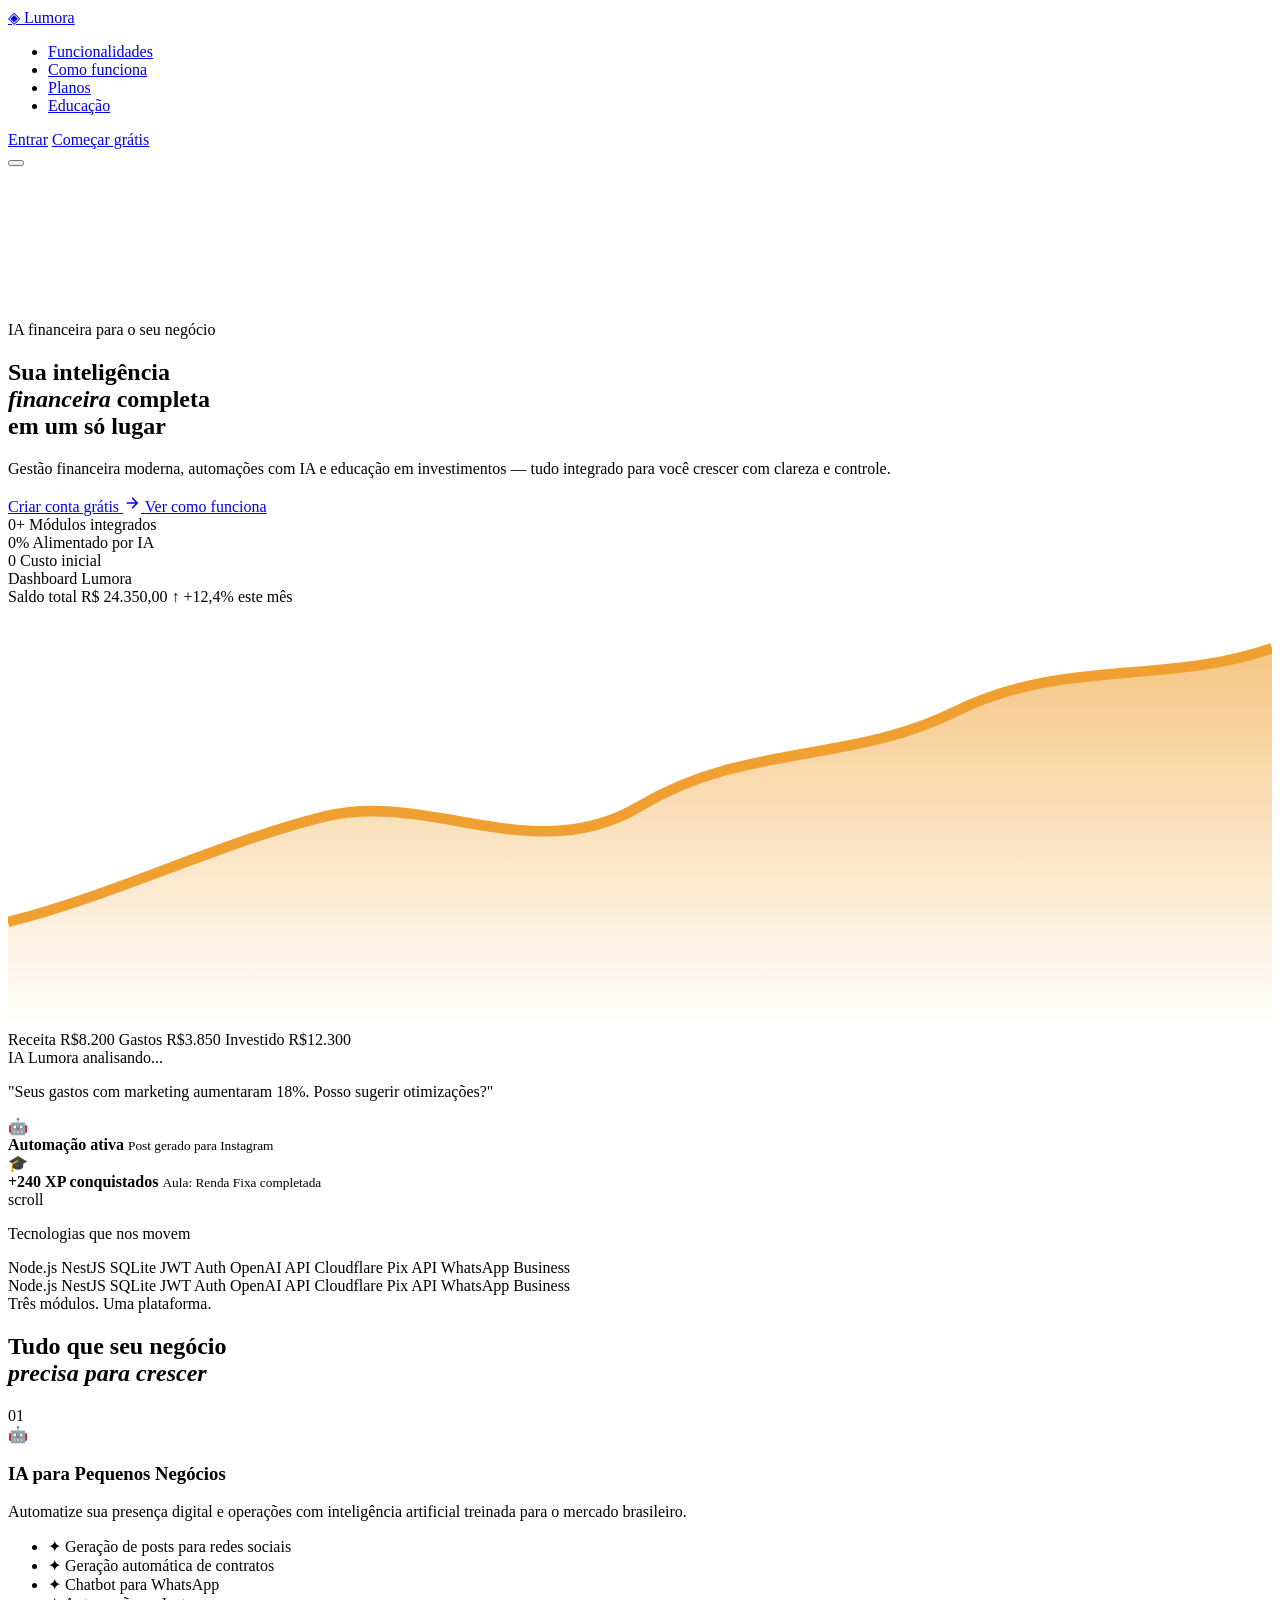
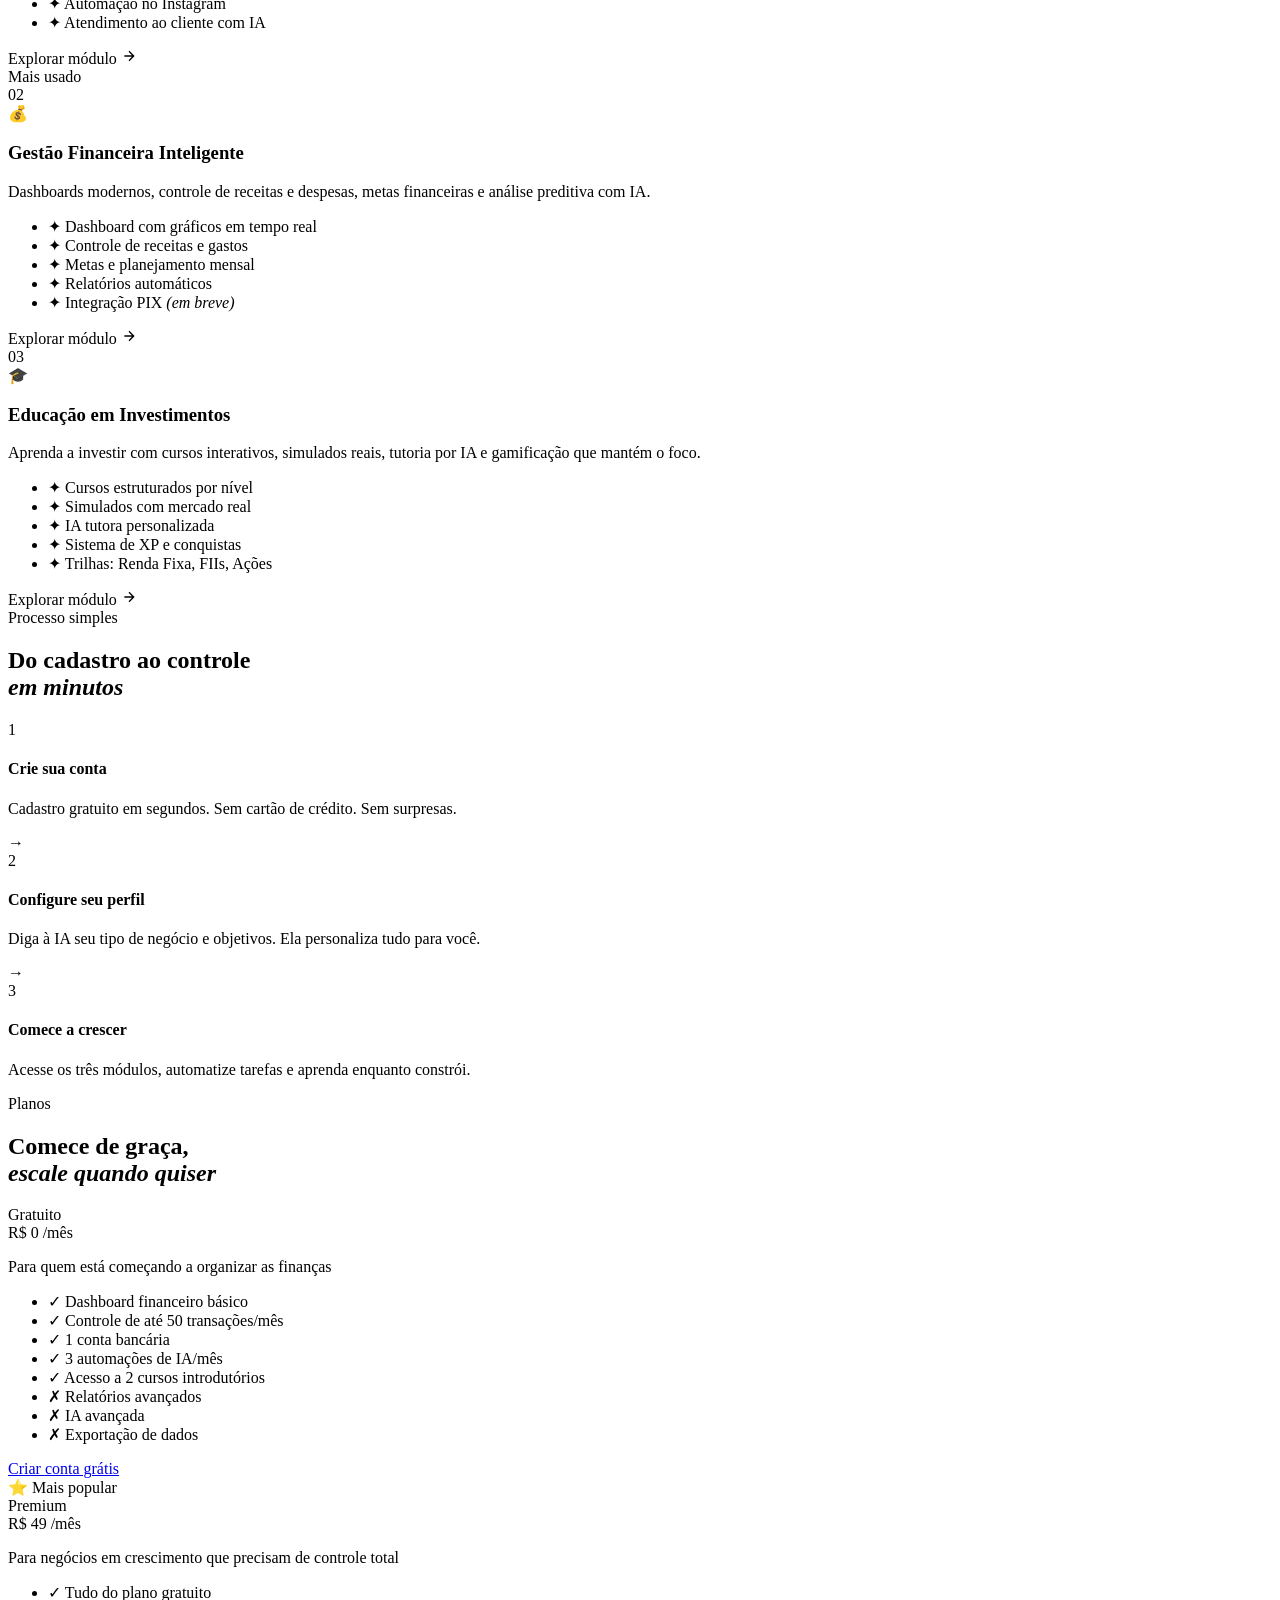
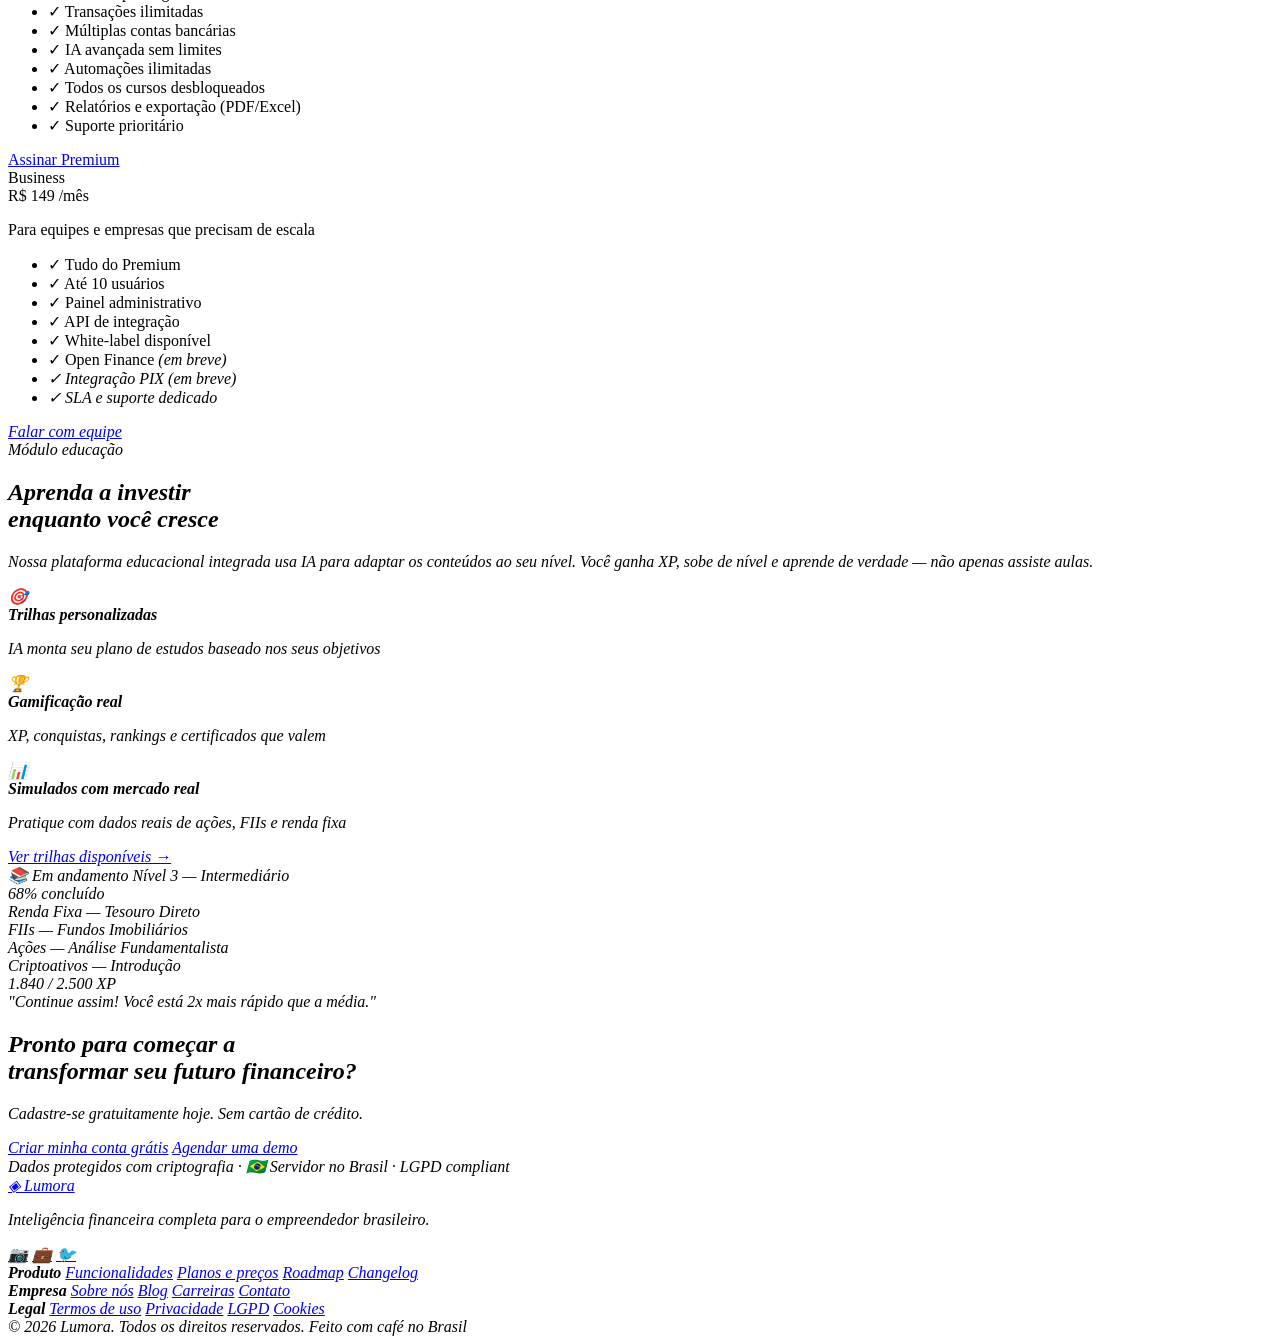
==== html/index.html @ 48b8c936 "| Versão inicial LUMORA APP | Versão 1.0.0 do aplicativo financeiro e educacional LUMORA.  © 2026 Ar" ====
<!DOCTYPE html>
<html lang="pt-BR">
<head>
  <meta charset="UTF-8" />
  <meta name="viewport" content="width=device-width, initial-scale=1.0" />
  <title>Lumora — Inteligência Financeira com IA</title>
  <meta name="description" content="Plataforma completa com IA para pequenos negócios: gestão financeira, automações e educação em investimentos." />
  <link rel="preconnect" href="https://fonts.googleapis.com" />
  <link rel="preconnect" href="https://fonts.gstatic.com" crossorigin />
  <link href="https://fonts.googleapis.com/css2?family=Cormorant+Garamond:ital,wght@0,300;0,400;0,600;0,700;1,300;1,400&family=Outfit:wght@300;400;500;600;700&display=swap" rel="stylesheet" />
  <link rel="stylesheet" href="./css/styles.css" />
</head>
<body>

  <!-- NAV -->
  <nav class="nav" id="nav">
    <div class="nav__inner">
      <a href="#" class="nav__logo">
        <span class="logo-mark">◈</span>
        <span class="logo-text">Lumora</span>
      </a>
      <ul class="nav__links">
        <li><a href="#features">Funcionalidades</a></li>
        <li><a href="#how">Como funciona</a></li>
        <li><a href="#pricing">Planos</a></li>
        <li><a href="#education">Educação</a></li>
      </ul>
      <div class="nav__actions">
        <a href="#" class="btn btn--ghost">Entrar</a>
        <a href="#" class="btn btn--gold">Começar grátis</a>
      </div>
      <button class="nav__hamburger" id="hamburger" aria-label="Menu">
        <span></span><span></span><span></span>
      </button>
    </div>
  </nav>

  <!-- HERO -->
  <section class="hero" id="hero">
    <div class="hero__bg">
      <canvas id="starfield"></canvas>
      <div class="hero__glow hero__glow--1"></div>
      <div class="hero__glow hero__glow--2"></div>
      <div class="grid-overlay"></div>
    </div>

    <div class="hero__content">
      <div class="hero__badge">
        <span class="badge-dot"></span>
        IA financeira para o seu negócio
      </div>

      <h1 class="hero__title">
        Sua inteligência<br />
        <em>financeira</em> completa<br />
        <span class="hero__title--accent">em um só lugar</span>
      </h1>

      <p class="hero__sub">
        Gestão financeira moderna, automações com IA e educação em investimentos —
        tudo integrado para você crescer com clareza e controle.
      </p>

      <div class="hero__cta">
        <a href="#" class="btn btn--gold btn--lg">
          <span>Criar conta grátis</span>
          <svg width="18" height="18" viewBox="0 0 24 24" fill="none" stroke="currentColor" stroke-width="2"><path d="M5 12h14M12 5l7 7-7 7"/></svg>
        </a>
        <a href="#how" class="btn btn--outline btn--lg">Ver como funciona</a>
      </div>

      <div class="hero__stats">
        <div class="stat">
          <span class="stat__number" data-target="3">0</span><span class="stat__suffix">+</span>
          <span class="stat__label">Módulos integrados</span>
        </div>
        <div class="stat__divider"></div>
        <div class="stat">
          <span class="stat__number" data-target="100">0</span><span class="stat__suffix">%</span>
          <span class="stat__label">Alimentado por IA</span>
        </div>
        <div class="stat__divider"></div>
        <div class="stat">
          <span class="stat__number" data-target="0">0</span><span class="stat__suffix"></span>
          <span class="stat__label">Custo inicial</span>
        </div>
      </div>
    </div>

    <!-- DASHBOARD MOCKUP -->
    <div class="hero__mockup">
      <div class="mockup-card mockup-card--main">
        <div class="mockup-header">
          <div class="mockup-dots">
            <span></span><span></span><span></span>
          </div>
          <span class="mockup-title">Dashboard Lumora</span>
        </div>
        <div class="mockup-body">
          <div class="mockup-balance">
            <span class="mockup-label">Saldo total</span>
            <span class="mockup-value">R$ <span id="balance-anim">24.350,00</span></span>
            <span class="mockup-change up">↑ +12,4% este mês</span>
          </div>
          <div class="mockup-chart">
            <svg viewBox="0 0 240 80" class="chart-svg">
              <defs>
                <linearGradient id="chartGrad" x1="0" y1="0" x2="0" y2="1">
                  <stop offset="0%" stop-color="#f0a030" stop-opacity="0.6"/>
                  <stop offset="100%" stop-color="#f0a030" stop-opacity="0"/>
                </linearGradient>
              </defs>
              <path class="chart-area" d="M0,60 C20,55 40,45 60,40 C80,35 100,50 120,38 C140,26 160,30 180,20 C200,10 220,15 240,8 L240,80 L0,80 Z" fill="url(#chartGrad)"/>
              <path class="chart-line" d="M0,60 C20,55 40,45 60,40 C80,35 100,50 120,38 C140,26 160,30 180,20 C200,10 220,15 240,8" fill="none" stroke="#f0a030" stroke-width="2"/>
            </svg>
          </div>
          <div class="mockup-pills">
            <span class="pill pill--green"> Receita R$8.200</span>
            <span class="pill pill--red"> Gastos R$3.850</span>
            <span class="pill pill--blue"> Investido R$12.300</span>
          </div>
          <div class="mockup-ai">
            <div class="ai-indicator">
              <span class="ai-dot"></span>
              <span>IA Lumora analisando...</span>
            </div>
            <p class="ai-tip">"Seus gastos com marketing aumentaram 18%. Posso sugerir otimizações?"</p>
          </div>
        </div>
      </div>

      <!-- Floating cards -->
      <div class="mockup-card mockup-card--float mockup-card--top">
        <span>🤖</span>
        <div>
          <strong>Automação ativa</strong>
          <small>Post gerado para Instagram</small>
        </div>
      </div>
      <div class="mockup-card mockup-card--float mockup-card--bottom">
        <span>🎓</span>
        <div>
          <strong>+240 XP conquistados</strong>
          <small>Aula: Renda Fixa completada</small>
        </div>
      </div>
    </div>

    <div class="hero__scroll-hint">
      <div class="scroll-line"></div>
      <span>scroll</span>
    </div>
  </section>

  <!-- LOGOS / SOCIAL PROOF -->
  <section class="logos">
    <div class="container">
      <p class="logos__label">Tecnologias que nos movem</p>
      <div class="logos__track">
        <div class="logos__group">
          <span class="tech-badge">Node.js</span>
          <span class="tech-badge">NestJS</span>
          <span class="tech-badge">SQLite</span>
          <span class="tech-badge">JWT Auth</span>
          <span class="tech-badge">OpenAI API</span>
          <span class="tech-badge">Cloudflare</span>
          <span class="tech-badge">Pix API</span>
          <span class="tech-badge">WhatsApp Business</span>
        </div>
        <div class="logos__group" aria-hidden="true">
          <span class="tech-badge">Node.js</span>
          <span class="tech-badge">NestJS</span>
          <span class="tech-badge">SQLite</span>
          <span class="tech-badge">JWT Auth</span>
          <span class="tech-badge">OpenAI API</span>
          <span class="tech-badge">Cloudflare</span>
          <span class="tech-badge">Pix API</span>
          <span class="tech-badge">WhatsApp Business</span>
        </div>
      </div>
    </div>
  </section>

  <!-- THREE PILLARS -->
  <section class="pillars" id="features">
    <div class="container">
      <div class="section-label">Três módulos. Uma plataforma.</div>
      <h2 class="section-title">Tudo que seu negócio<br /><em>precisa para crescer</em></h2>

      <div class="pillars__grid">

        <!-- Pillar 1: AI Tools -->
        <div class="pillar" data-index="1">
          <div class="pillar__number">01</div>
          <div class="pillar__icon">🤖</div>
          <h3 class="pillar__title">IA para Pequenos Negócios</h3>
          <p class="pillar__desc">
            Automatize sua presença digital e operações com inteligência artificial treinada para o mercado brasileiro.
          </p>
          <ul class="pillar__features">
            <li><span class="check">✦</span> Geração de posts para redes sociais</li>
            <li><span class="check">✦</span> Geração automática de contratos</li>
            <li><span class="check">✦</span> Chatbot para WhatsApp</li>
            <li><span class="check">✦</span> Automação no Instagram</li>
            <li><span class="check">✦</span> Atendimento ao cliente com IA</li>
          </ul>
          <div class="pillar__cta">
            <span>Explorar módulo</span>
            <svg width="16" height="16" viewBox="0 0 24 24" fill="none" stroke="currentColor" stroke-width="2"><path d="M5 12h14M12 5l7 7-7 7"/></svg>
          </div>
        </div>

        <!-- Pillar 2: Finance -->
        <div class="pillar pillar--featured" data-index="2">
          <div class="pillar__badge">Mais usado</div>
          <div class="pillar__number">02</div>
          <div class="pillar__icon">💰</div>
          <h3 class="pillar__title">Gestão Financeira Inteligente</h3>
          <p class="pillar__desc">
            Dashboards modernos, controle de receitas e despesas, metas financeiras e análise preditiva com IA.
          </p>
          <ul class="pillar__features">
            <li><span class="check">✦</span> Dashboard com gráficos em tempo real</li>
            <li><span class="check">✦</span> Controle de receitas e gastos</li>
            <li><span class="check">✦</span> Metas e planejamento mensal</li>
            <li><span class="check">✦</span> Relatórios automáticos</li>
            <li><span class="check">✦</span> Integração PIX <em>(em breve)</em></li>
          </ul>
          <div class="pillar__cta">
            <span>Explorar módulo</span>
            <svg width="16" height="16" viewBox="0 0 24 24" fill="none" stroke="currentColor" stroke-width="2"><path d="M5 12h14M12 5l7 7-7 7"/></svg>
          </div>
        </div>

        <!-- Pillar 3: Education -->
        <div class="pillar" data-index="3">
          <div class="pillar__number">03</div>
          <div class="pillar__icon">🎓</div>
          <h3 class="pillar__title">Educação em Investimentos</h3>
          <p class="pillar__desc">
            Aprenda a investir com cursos interativos, simulados reais, tutoria por IA e gamificação que mantém o foco.
          </p>
          <ul class="pillar__features">
            <li><span class="check">✦</span> Cursos estruturados por nível</li>
            <li><span class="check">✦</span> Simulados com mercado real</li>
            <li><span class="check">✦</span> IA tutora personalizada</li>
            <li><span class="check">✦</span> Sistema de XP e conquistas</li>
            <li><span class="check">✦</span> Trilhas: Renda Fixa, FIIs, Ações</li>
          </ul>
          <div class="pillar__cta">
            <span>Explorar módulo</span>
            <svg width="16" height="16" viewBox="0 0 24 24" fill="none" stroke="currentColor" stroke-width="2"><path d="M5 12h14M12 5l7 7-7 7"/></svg>
          </div>
        </div>

      </div>
    </div>
  </section>

  <!-- HOW IT WORKS -->
  <section class="how" id="how">
    <div class="container">
      <div class="section-label">Processo simples</div>
      <h2 class="section-title">Do cadastro ao controle<br /><em>em minutos</em></h2>

      <div class="steps">
        <div class="step">
          <div class="step__num">1</div>
          <div class="step__content">
            <h4>Crie sua conta</h4>
            <p>Cadastro gratuito em segundos. Sem cartão de crédito. Sem surpresas.</p>
          </div>
        </div>
        <div class="step__arrow">→</div>
        <div class="step">
          <div class="step__num">2</div>
          <div class="step__content">
            <h4>Configure seu perfil</h4>
            <p>Diga à IA seu tipo de negócio e objetivos. Ela personaliza tudo para você.</p>
          </div>
        </div>
        <div class="step__arrow">→</div>
        <div class="step">
          <div class="step__num">3</div>
          <div class="step__content">
            <h4>Comece a crescer</h4>
            <p>Acesse os três módulos, automatize tarefas e aprenda enquanto constrói.</p>
          </div>
        </div>
      </div>
    </div>
  </section>

  <!-- PRICING -->
  <section class="pricing" id="pricing">
    <div class="container">
      <div class="section-label">Planos</div>
      <h2 class="section-title">Comece de graça,<br /><em>escale quando quiser</em></h2>

      <div class="pricing__grid">

        <!-- Free -->
        <div class="plan">
          <div class="plan__header">
            <span class="plan__name">Gratuito</span>
            <div class="plan__price">
              <span class="plan__currency">R$</span>
              <span class="plan__amount">0</span>
              <span class="plan__period">/mês</span>
            </div>
            <p class="plan__desc">Para quem está começando a organizar as finanças</p>
          </div>
          <ul class="plan__features">
            <li><span>✓</span> Dashboard financeiro básico</li>
            <li><span>✓</span> Controle de até 50 transações/mês</li>
            <li><span>✓</span> 1 conta bancária</li>
            <li><span>✓</span> 3 automações de IA/mês</li>
            <li><span>✓</span> Acesso a 2 cursos introdutórios</li>
            <li class="disabled"><span>✗</span> Relatórios avançados</li>
            <li class="disabled"><span>✗</span> IA avançada</li>
            <li class="disabled"><span>✗</span> Exportação de dados</li>
          </ul>
          <a href="#" class="btn btn--outline btn--full">Criar conta grátis</a>
        </div>

        <!-- Premium -->
        <div class="plan plan--premium">
          <div class="plan__popular">⭐ Mais popular</div>
          <div class="plan__header">
            <span class="plan__name">Premium</span>
            <div class="plan__price">
              <span class="plan__currency">R$</span>
              <span class="plan__amount">49</span>
              <span class="plan__period">/mês</span>
            </div>
            <p class="plan__desc">Para negócios em crescimento que precisam de controle total</p>
          </div>
          <ul class="plan__features">
            <li><span>✓</span> Tudo do plano gratuito</li>
            <li><span>✓</span> Transações ilimitadas</li>
            <li><span>✓</span> Múltiplas contas bancárias</li>
            <li><span>✓</span> IA avançada sem limites</li>
            <li><span>✓</span> Automações ilimitadas</li>
            <li><span>✓</span> Todos os cursos desbloqueados</li>
            <li><span>✓</span> Relatórios e exportação (PDF/Excel)</li>
            <li><span>✓</span> Suporte prioritário</li>
          </ul>
          <a href="#" class="btn btn--gold btn--full">Assinar Premium</a>
        </div>

        <!-- Business -->
        <div class="plan">
          <div class="plan__header">
            <span class="plan__name">Business</span>
            <div class="plan__price">
              <span class="plan__currency">R$</span>
              <span class="plan__amount">149</span>
              <span class="plan__period">/mês</span>
            </div>
            <p class="plan__desc">Para equipes e empresas que precisam de escala</p>
          </div>
          <ul class="plan__features">
            <li><span>✓</span> Tudo do Premium</li>
            <li><span>✓</span> Até 10 usuários</li>
            <li><span>✓</span> Painel administrativo</li>
            <li><span>✓</span> API de integração</li>
            <li><span>✓</span> White-label disponível</li>
            <li><span>✓</span> Open Finance <em>(em breve)</span></li>
            <li><span>✓</span> Integração PIX <em>(em breve)</em></li>
            <li><span>✓</span> SLA e suporte dedicado</li>
          </ul>
          <a href="#" class="btn btn--outline btn--full">Falar com equipe</a>
        </div>

      </div>
    </div>
  </section>

  <!-- AI EDUCATION SPOTLIGHT -->
  <section class="education" id="education">
    <div class="container">
      <div class="education__grid">
        <div class="education__content">
          <div class="section-label">Módulo educação</div>
          <h2 class="section-title">Aprenda a investir<br /><em>enquanto você cresce</em></h2>
          <p class="education__desc">
            Nossa plataforma educacional integrada usa IA para adaptar os conteúdos ao seu nível.
            Você ganha XP, sobe de nível e aprende de verdade — não apenas assiste aulas.
          </p>
          <div class="education__perks">
            <div class="perk">
              <span class="perk__icon">🎯</span>
              <div>
                <strong>Trilhas personalizadas</strong>
                <p>IA monta seu plano de estudos baseado nos seus objetivos</p>
              </div>
            </div>
            <div class="perk">
              <span class="perk__icon">🏆</span>
              <div>
                <strong>Gamificação real</strong>
                <p>XP, conquistas, rankings e certificados que valem</p>
              </div>
            </div>
            <div class="perk">
              <span class="perk__icon">📊</span>
              <div>
                <strong>Simulados com mercado real</strong>
                <p>Pratique com dados reais de ações, FIIs e renda fixa</p>
              </div>
            </div>
          </div>
          <a href="#" class="btn btn--gold">Ver trilhas disponíveis →</a>
        </div>
        <div class="education__visual">
          <div class="edu-card">
            <div class="edu-card__header">
              <span class="edu-badge">📚 Em andamento</span>
              <span class="edu-level">Nível 3 — Intermediário</span>
            </div>
            <div class="edu-progress">
              <div class="edu-progress__bar">
                <div class="edu-progress__fill" style="width: 68%"></div>
              </div>
              <span>68% concluído</span>
            </div>
            <div class="edu-modules">
              <div class="edu-module edu-module--done">Renda Fixa — Tesouro Direto</div>
              <div class="edu-module edu-module--active">FIIs — Fundos Imobiliários</div>
              <div class="edu-module">Ações — Análise Fundamentalista</div>
              <div class="edu-module">Criptoativos — Introdução</div>
            </div>
            <div class="edu-xp">
              <div class="xp-bar">
                <div class="xp-bar__fill"></div>
              </div>
              <span>1.840 / 2.500 XP</span>
            </div>
            <div class="edu-ai">
              <span class="ai-dot"></span>
              <em>"Continue assim! Você está 2x mais rápido que a média."</em>
            </div>
          </div>
        </div>
      </div>
    </div>
  </section>

  <!-- FINAL CTA -->
  <section class="cta-final">
    <div class="container">
      <div class="cta-final__box">
        <div class="cta-final__glow"></div>
        <h2>Pronto para começar a<br /><em>transformar seu futuro financeiro?</em></h2>
        <p>Cadastre-se gratuitamente hoje. Sem cartão de crédito.</p>
        <div class="cta-final__btns">
          <a href="#" class="btn btn--gold btn--lg">Criar minha conta grátis</a>
          <a href="#" class="btn btn--ghost btn--lg">Agendar uma demo</a>
        </div>
        <div class="cta-final__trust">
          <span>Dados protegidos com criptografia</span>
          <span>·</span>
          <span>🇧🇷 Servidor no Brasil</span>
          <span>·</span>
          <span>LGPD compliant</span>
        </div>
      </div>
    </div>
  </section>

  <!-- FOOTER -->
  <footer class="footer">
    <div class="container">
      <div class="footer__grid">
        <div class="footer__brand">
          <a href="#" class="nav__logo">
            <span class="logo-mark">◈</span>
            <span class="logo-text">Lumora</span>
          </a>
          <p>Inteligência financeira completa para o empreendedor brasileiro.</p>
          <div class="footer__social">
            <a href="#" aria-label="Instagram">📷</a>
            <a href="#" aria-label="LinkedIn">💼</a>
            <a href="#" aria-label="Twitter">🐦</a>
          </div>
        </div>
        <div class="footer__col">
          <strong>Produto</strong>
          <a href="#">Funcionalidades</a>
          <a href="#">Planos e preços</a>
          <a href="#">Roadmap</a>
          <a href="#">Changelog</a>
        </div>
        <div class="footer__col">
          <strong>Empresa</strong>
          <a href="#">Sobre nós</a>
          <a href="#">Blog</a>
          <a href="#">Carreiras</a>
          <a href="#">Contato</a>
        </div>
        <div class="footer__col">
          <strong>Legal</strong>
          <a href="#">Termos de uso</a>
          <a href="#">Privacidade</a>
          <a href="#">LGPD</a>
          <a href="#">Cookies</a>
        </div>
      </div>
      <div class="footer__bottom">
        <span>© 2026 Lumora. Todos os direitos reservados.</span>
        <span>Feito com café no Brasil</span>
      </div>
    </div>
  </footer>

</body>
  <script src="./js/script.js"></script>
</html>
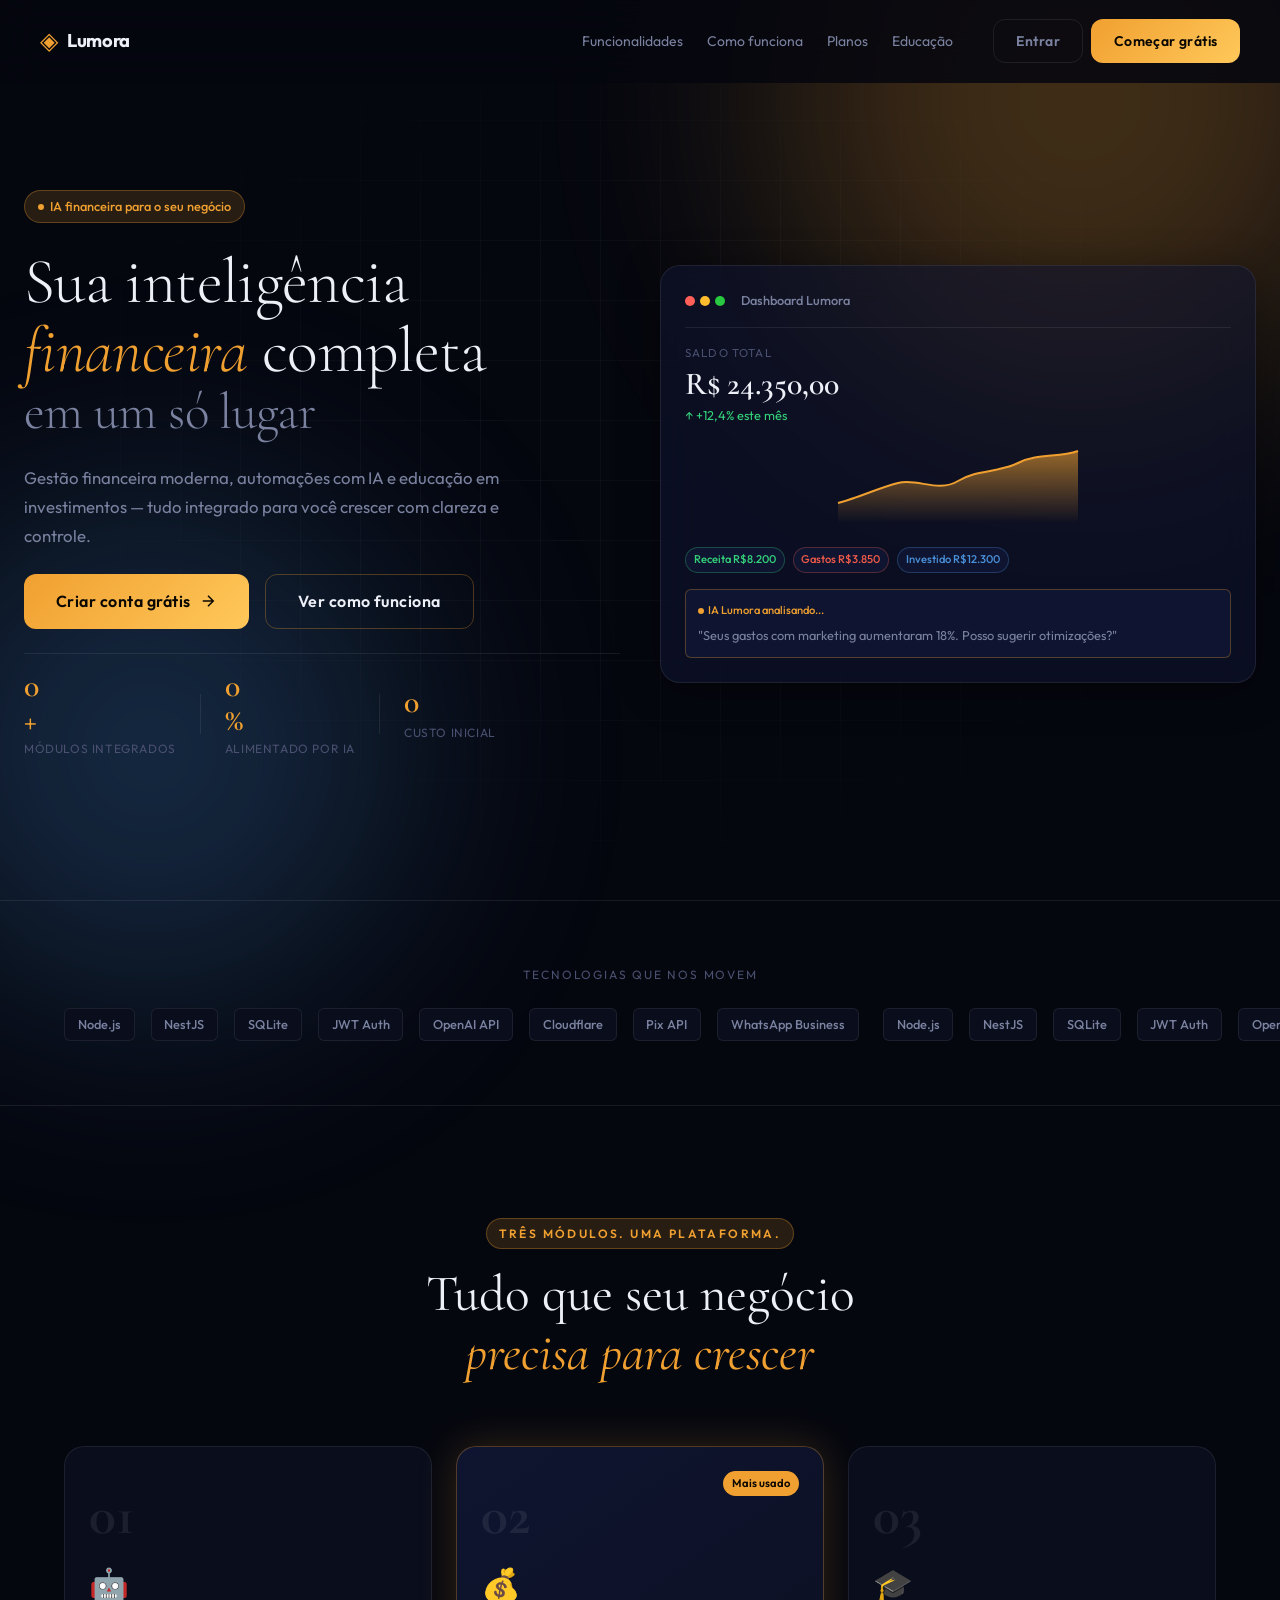
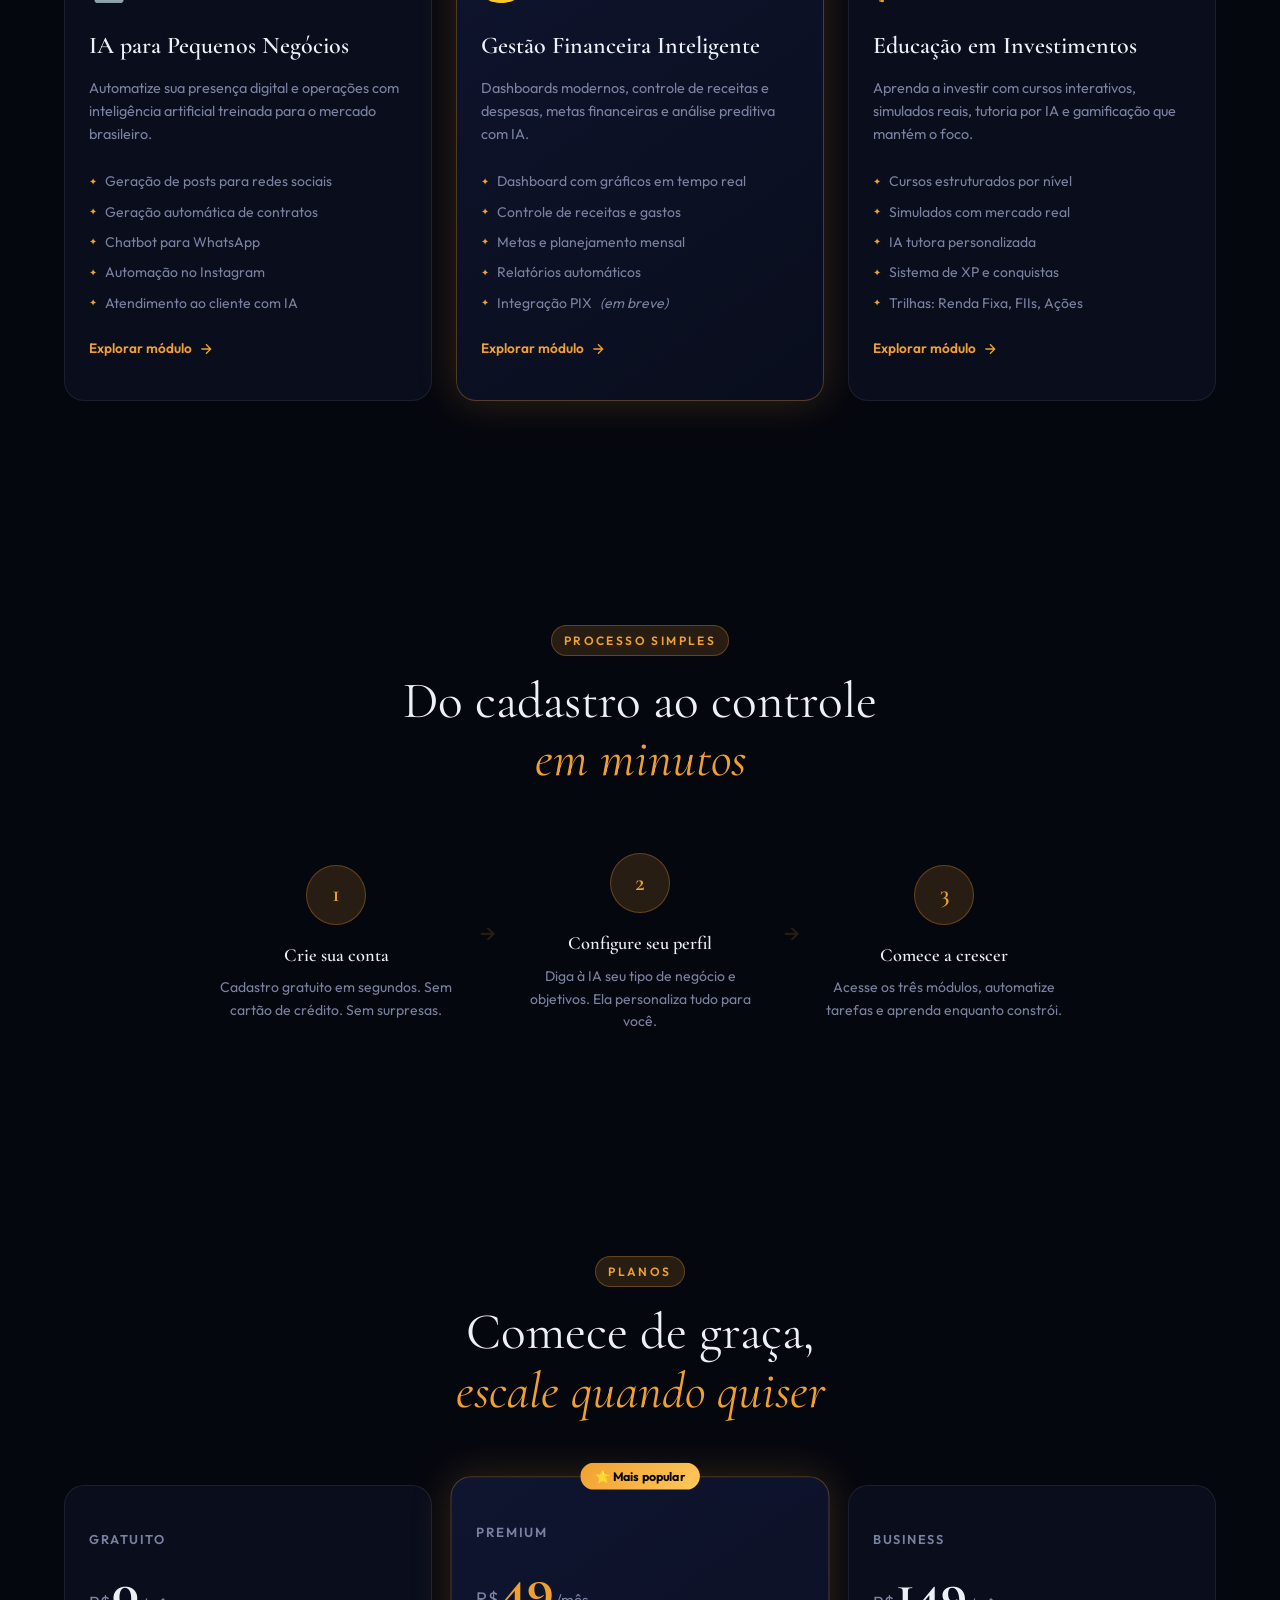
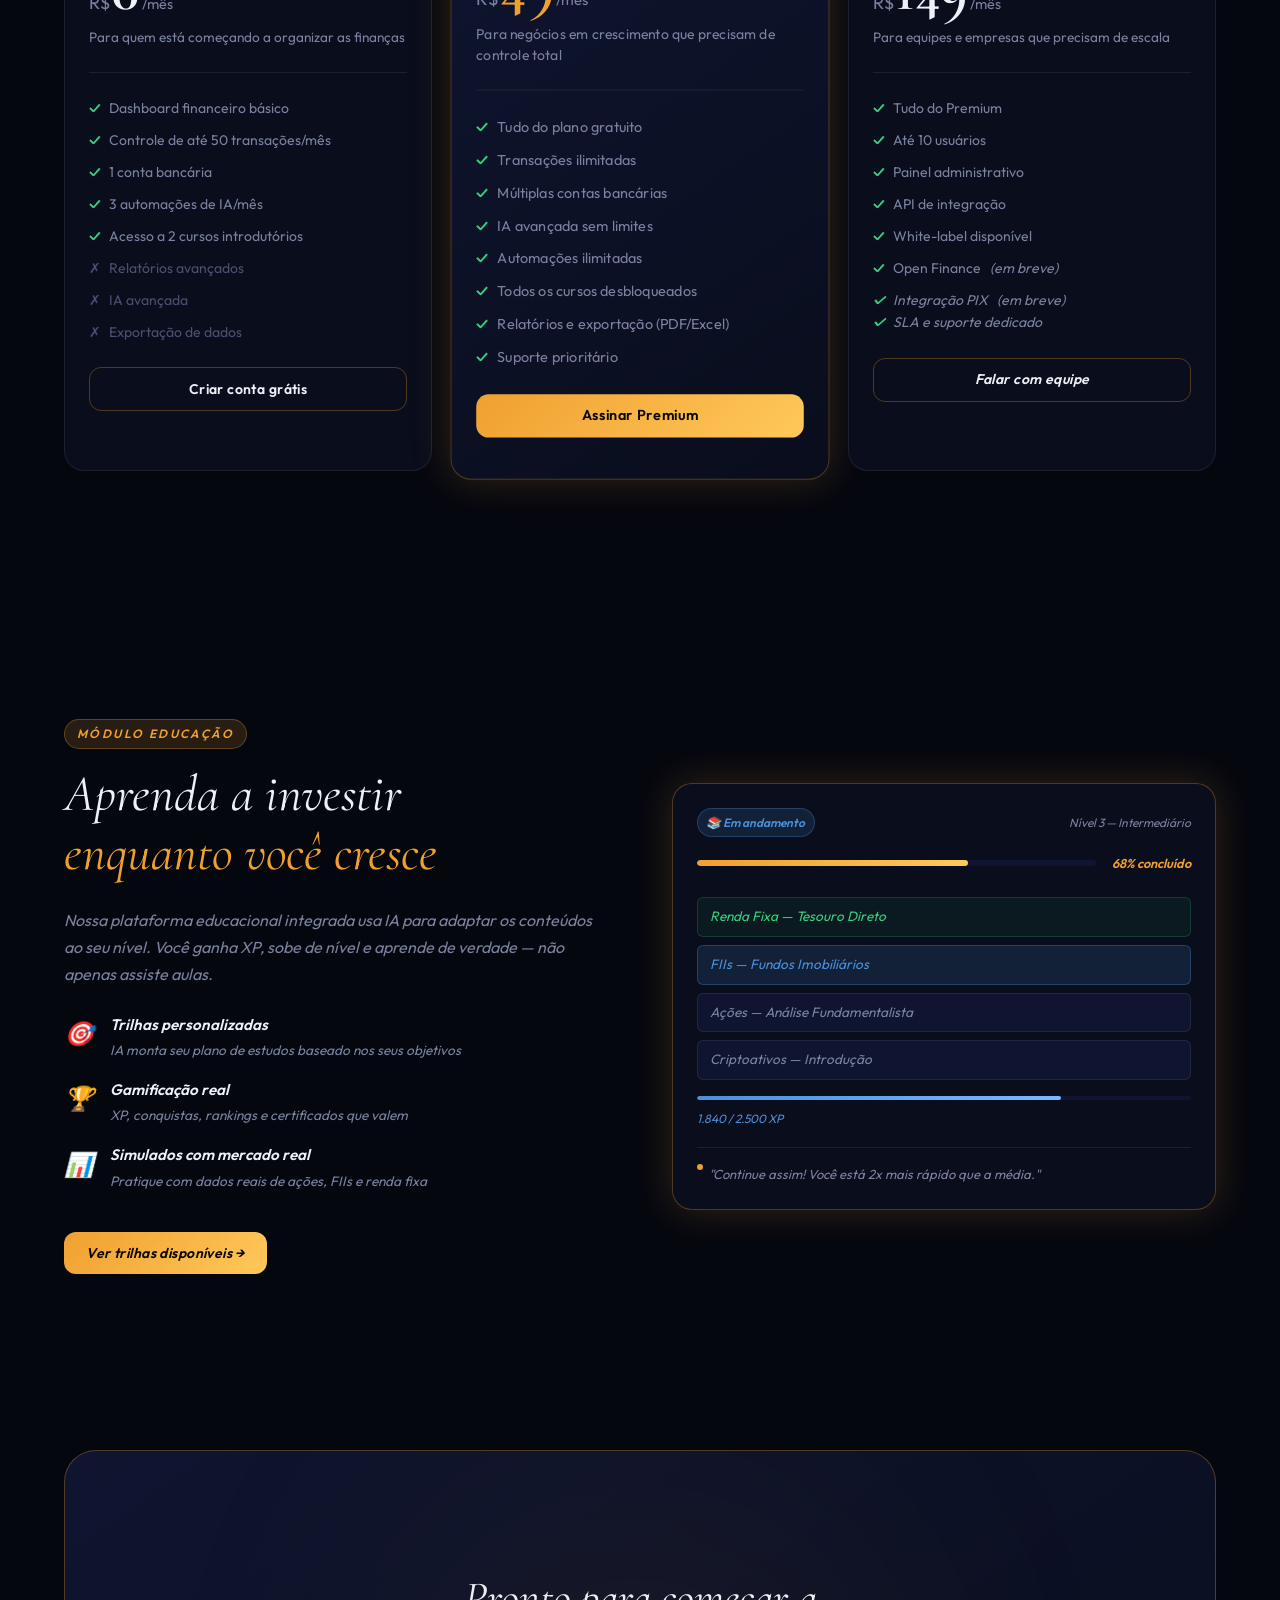
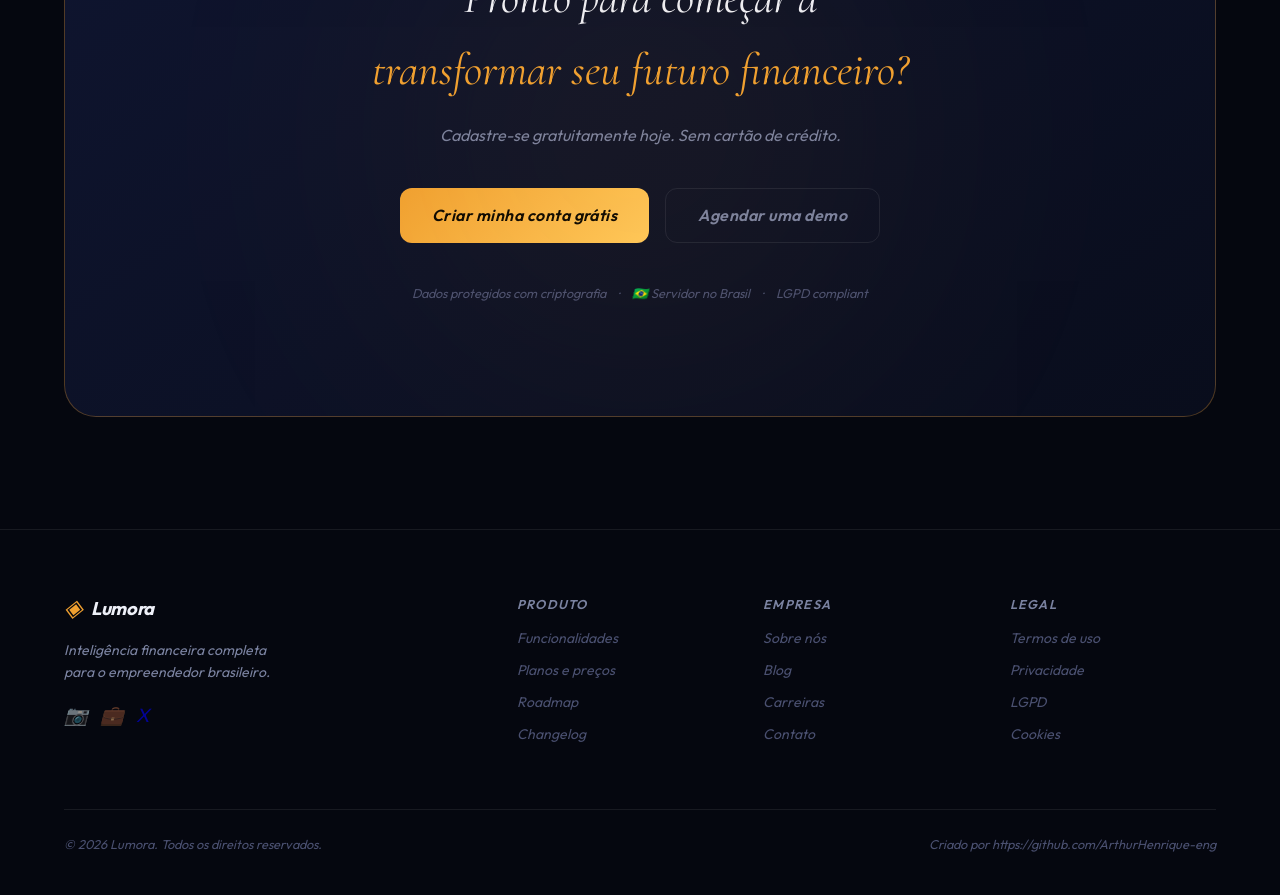
==== commit 8651c93e: "Atualização versão 1.0.0" ====
--- a/html/index.html
+++ b/html/index.html
@@ -8,7 +8,7 @@
   <link rel="preconnect" href="https://fonts.googleapis.com" />
   <link rel="preconnect" href="https://fonts.gstatic.com" crossorigin />
   <link href="https://fonts.googleapis.com/css2?family=Cormorant+Garamond:ital,wght@0,300;0,400;0,600;0,700;1,300;1,400&family=Outfit:wght@300;400;500;600;700&display=swap" rel="stylesheet" />
-  <link rel="stylesheet" href="./css/styles.css" />
+ <link rel="stylesheet" href="../css/styles.css">
 </head>
 <body>
 
@@ -128,27 +128,6 @@
           </div>
         </div>
       </div>
-
-      <!-- Floating cards -->
-      <div class="mockup-card mockup-card--float mockup-card--top">
-        <span>🤖</span>
-        <div>
-          <strong>Automação ativa</strong>
-          <small>Post gerado para Instagram</small>
-        </div>
-      </div>
-      <div class="mockup-card mockup-card--float mockup-card--bottom">
-        <span>🎓</span>
-        <div>
-          <strong>+240 XP conquistados</strong>
-          <small>Aula: Renda Fixa completada</small>
-        </div>
-      </div>
-    </div>
-
-    <div class="hero__scroll-hint">
-      <div class="scroll-line"></div>
-      <span>scroll</span>
     </div>
   </section>
 
@@ -481,7 +460,7 @@
           <div class="footer__social">
             <a href="#" aria-label="Instagram">📷</a>
             <a href="#" aria-label="LinkedIn">💼</a>
-            <a href="#" aria-label="Twitter">🐦</a>
+            <a href="#" aria-label="Twitter">X</a>
           </div>
         </div>
         <div class="footer__col">
@@ -508,7 +487,7 @@
       </div>
       <div class="footer__bottom">
         <span>© 2026 Lumora. Todos os direitos reservados.</span>
-        <span>Feito com café no Brasil</span>
+        <span>Criado por https://github.com/ArthurHenrique-eng</span>
       </div>
     </div>
   </footer>
--- a/css/styles.css
+++ b/css/styles.css
@@ -0,0 +1,1334 @@
+/* ============================================================
+   LUMORA — CSS Principal
+   Tema: Luxo Escuro / Editorial Financeiro
+   Cores: Obsidiana + Ouro + Azul Elétrico
+   ============================================================ */
+
+/* ─── RESET & TOKENS ─────────────────────────────────────── */
+*, *::before, *::after {
+  margin: 0;
+  padding: 0;
+  box-sizing: border-box;
+}
+
+:root {
+  /* Cores */
+  --bg-0: #05070f;
+  --bg-1: #090d1c;
+  --bg-2: #0f1530;
+  --bg-glass: rgba(15, 21, 48, 0.6);
+  --gold: #f0a030;
+  --gold-light: #ffc85a;
+  --gold-dim: rgba(240, 160, 48, 0.15);
+  --blue: #4a90d9;
+  --blue-dim: rgba(74, 144, 217, 0.15);
+  --text: #eef0f8;
+  --text-muted: #7a82a0;
+  --text-dim: #4a5070;
+  --border: rgba(255, 255, 255, 0.08);
+  --border-gold: rgba(240, 160, 48, 0.3);
+  --green: #34d17a;
+  --red: #f05a4a;
+
+  /* Tipografia */
+  --font-display: 'Cormorant Garamond', Georgia, serif;
+  --font-body: 'Outfit', system-ui, sans-serif;
+
+  /* Espaçamento */
+  --space-xs: 0.5rem;
+  --space-sm: 1rem;
+  --space-md: 1.5rem;
+  --space-lg: 2.5rem;
+  --space-xl: 4rem;
+  --space-2xl: 7rem;
+
+  /* Bordas */
+  --radius-sm: 6px;
+  --radius-md: 12px;
+  --radius-lg: 20px;
+  --radius-xl: 32px;
+
+  /* Sombras */
+  --shadow-gold: 0 0 40px rgba(240, 160, 48, 0.2);
+  --shadow-card: 0 8px 40px rgba(0, 0, 0, 0.4);
+}
+
+html {
+  scroll-behavior: smooth;
+  -webkit-font-smoothing: antialiased;
+}
+
+body {
+  background: var(--bg-0);
+  color: var(--text);
+  font-family: var(--font-body);
+  font-size: 1rem;
+  line-height: 1.6;
+  overflow-x: hidden;
+}
+
+/* ─── UTILITIES ───────────────────────────────────────────── */
+.container {
+  max-width: 1200px;
+  margin: 0 auto;
+  padding: 0 var(--space-md);
+}
+
+.section-label {
+  display: inline-block;
+  font-family: var(--font-body);
+  font-size: 0.75rem;
+  font-weight: 600;
+  letter-spacing: 0.2em;
+  text-transform: uppercase;
+  color: var(--gold);
+  border: 1px solid var(--border-gold);
+  background: var(--gold-dim);
+  padding: 0.4em 1em;
+  border-radius: 999px;
+  margin-bottom: var(--space-sm);
+}
+
+.section-title {
+  font-family: var(--font-display);
+  font-size: clamp(2rem, 4vw, 3.2rem);
+  font-weight: 400;
+  line-height: 1.15;
+  color: var(--text);
+  margin-bottom: var(--space-md);
+}
+
+.section-title em {
+  font-style: italic;
+  color: var(--gold);
+}
+
+/* ─── BUTTONS ─────────────────────────────────────────────── */
+.btn {
+  display: inline-flex;
+  align-items: center;
+  gap: 0.5em;
+  font-family: var(--font-body);
+  font-weight: 600;
+  font-size: 0.875rem;
+  letter-spacing: 0.03em;
+  padding: 0.7em 1.6em;
+  border-radius: var(--radius-md);
+  text-decoration: none;
+  cursor: pointer;
+  border: none;
+  transition: all 0.25s ease;
+}
+
+.btn--gold {
+  background: linear-gradient(135deg, var(--gold), var(--gold-light));
+  color: #0a0700;
+}
+
+.btn--gold:hover {
+  transform: translateY(-2px);
+  box-shadow: 0 6px 24px rgba(240, 160, 48, 0.5);
+}
+
+.btn--ghost {
+  background: transparent;
+  color: var(--text-muted);
+  border: 1px solid var(--border);
+}
+
+.btn--ghost:hover {
+  color: var(--text);
+  border-color: rgba(255,255,255,0.2);
+  background: rgba(255,255,255,0.04);
+}
+
+.btn--outline {
+  background: transparent;
+  color: var(--text);
+  border: 1px solid var(--border-gold);
+}
+
+.btn--outline:hover {
+  background: var(--gold-dim);
+  border-color: var(--gold);
+}
+
+.btn--lg {
+  font-size: 1rem;
+  padding: 0.85em 2em;
+}
+
+.btn--full {
+  width: 100%;
+  justify-content: center;
+  margin-top: var(--space-md);
+}
+
+/* ─── NAV ─────────────────────────────────────────────────── */
+.nav {
+  position: fixed;
+  top: 0;
+  left: 0;
+  right: 0;
+  z-index: 1000;
+  padding: 1.2rem var(--space-md);
+  background: rgba(5, 7, 15, 0.85);
+  backdrop-filter: blur(20px);
+  -webkit-backdrop-filter: blur(20px);
+  border-bottom: 1px solid transparent;
+  transition: border-color 0.3s, background 0.3s;
+}
+ 
+.nav.scrolled {
+  background: rgba(5, 7, 15, 0.96);
+  border-bottom-color: var(--border);
+}
+ 
+.nav__inner {
+  max-width: 1200px;
+  margin: 0 auto;
+  display: flex;
+  align-items: center;
+  gap: var(--space-md);
+}
+ 
+.nav__logo {
+  display: flex;
+  align-items: center;
+  gap: 0.5em;
+  text-decoration: none;
+  color: var(--text);
+  font-weight: 700;
+  font-size: 1.15rem;
+  letter-spacing: -0.02em;
+}
+ 
+.logo-mark {
+  color: var(--gold);
+  font-size: 1.3em;
+  line-height: 1;
+}
+ 
+.nav__links {
+  display: flex;
+  list-style: none;
+  gap: var(--space-md);
+  margin-left: auto;
+}
+ 
+.nav__links a {
+  color: var(--text-muted);
+  text-decoration: none;
+  font-size: 0.875rem;
+  transition: color 0.2s;
+}
+ 
+.nav__links a:hover {
+  color: var(--text);
+}
+ 
+.nav__actions {
+  display: flex;
+  gap: 0.5rem;
+  margin-left: var(--space-sm);
+}
+ 
+.nav__hamburger {
+  display: none;
+  flex-direction: column;
+  gap: 5px;
+  background: none;
+  border: none;
+  cursor: pointer;
+  padding: 4px;
+  margin-left: auto;
+}
+ 
+.nav__hamburger span {
+  width: 24px;
+  height: 2px;
+  background: var(--text);
+  border-radius: 2px;
+  transition: all 0.3s;
+}
+
+/* ─── HERO ────────────────────────────────────────────────── */
+.hero {
+  position: relative;
+  min-height: 100vh;
+  display: grid;
+  grid-template-columns: 1fr 1fr;
+  align-items: center;
+  gap: var(--space-lg);
+  padding: 8rem var(--space-md) 5rem;
+  max-width: 1300px;
+  margin: 0 auto;
+  overflow: hidden;
+}
+
+.hero__bg {
+  position: fixed;
+  inset: 0;
+  z-index: -1;
+  pointer-events: none;
+}
+
+#starfield {
+  position: absolute;
+  inset: 0;
+  width: 100%;
+  height: 100%;
+}
+
+.hero__glow {
+  position: absolute;
+  border-radius: 50%;
+  filter: blur(120px);
+  opacity: 0.25;
+}
+
+.hero__glow--1 {
+  width: 600px;
+  height: 600px;
+  background: var(--gold);
+  top: -200px;
+  right: -100px;
+}
+
+.hero__glow--2 {
+  width: 500px;
+  height: 500px;
+  background: var(--blue);
+  bottom: -100px;
+  left: -100px;
+}
+
+.grid-overlay {
+  position: absolute;
+  inset: 0;
+  background-image:
+    linear-gradient(rgba(255,255,255,0.03) 1px, transparent 1px),
+    linear-gradient(90deg, rgba(255,255,255,0.03) 1px, transparent 1px);
+  background-size: 60px 60px;
+  mask-image: radial-gradient(ellipse at center, black 30%, transparent 70%);
+}
+
+.hero__content {
+  display: flex;
+  flex-direction: column;
+  align-items: flex-start;
+  gap: var(--space-md);
+  animation: fadeUp 0.8s ease both;
+}
+
+@keyframes fadeUp {
+  from { opacity: 0; transform: translateY(30px); }
+  to   { opacity: 1; transform: translateY(0); }
+}
+
+.hero__badge {
+  display: flex;
+  align-items: center;
+  gap: 0.5em;
+  font-size: 0.8rem;
+  font-weight: 500;
+  color: var(--gold);
+  background: var(--gold-dim);
+  border: 1px solid var(--border-gold);
+  padding: 0.4em 1em;
+  border-radius: 999px;
+}
+
+.badge-dot {
+  width: 6px;
+  height: 6px;
+  background: var(--gold);
+  border-radius: 50%;
+  animation: pulse 2s infinite;
+}
+
+@keyframes pulse {
+  0%, 100% { opacity: 1; transform: scale(1); }
+  50%       { opacity: 0.5; transform: scale(1.5); }
+}
+
+.hero__title {
+  font-family: var(--font-display);
+  font-size: clamp(2.5rem, 5vw, 4.2rem);
+  font-weight: 300;
+  line-height: 1.08;
+  letter-spacing: -0.01em;
+}
+
+.hero__title em {
+  font-style: italic;
+  color: var(--gold);
+}
+
+.hero__title--accent {
+  display: block;
+  font-size: 0.8em;
+  color: var(--text-muted);
+  font-weight: 300;
+}
+
+.hero__sub {
+  max-width: 480px;
+  color: var(--text-muted);
+  font-size: 1.05rem;
+  line-height: 1.7;
+}
+
+.hero__cta {
+  display: flex;
+  gap: 1rem;
+  flex-wrap: wrap;
+}
+
+.hero__stats {
+  display: flex;
+  gap: var(--space-md);
+  align-items: center;
+  padding-top: var(--space-sm);
+  border-top: 1px solid var(--border);
+  width: 100%;
+}
+
+.stat {
+  display: flex;
+  flex-direction: column;
+  gap: 0.15em;
+}
+
+.stat__number {
+  font-family: var(--font-display);
+  font-size: 2rem;
+  font-weight: 600;
+  color: var(--gold);
+  line-height: 1;
+}
+
+.stat__suffix {
+  font-family: var(--font-display);
+  font-size: 2rem;
+  font-weight: 600;
+  color: var(--gold);
+  line-height: 1;
+}
+
+.stat__label {
+  font-size: 0.75rem;
+  color: var(--text-dim);
+  letter-spacing: 0.05em;
+  text-transform: uppercase;
+}
+
+.stat__divider {
+  width: 1px;
+  height: 40px;
+  background: var(--border);
+}
+
+/* ─── HERO MOCKUP ─────────────────────────────────────────── */
+.hero__mockup {
+  position: relative;
+  animation: fadeUp 0.8s 0.2s ease both;
+}
+
+.mockup-card {
+  background: var(--bg-glass);
+  backdrop-filter: blur(20px);
+  border: 1px solid var(--border);
+  border-radius: var(--radius-lg);
+  box-shadow: var(--shadow-card);
+}
+
+.mockup-card--main {
+  padding: var(--space-md);
+  position: relative;
+  z-index: 2;
+}
+
+.mockup-header {
+  display: flex;
+  align-items: center;
+  gap: var(--space-sm);
+  padding-bottom: var(--space-sm);
+  border-bottom: 1px solid var(--border);
+  margin-bottom: var(--space-sm);
+}
+
+.mockup-dots {
+  display: flex;
+  gap: 5px;
+}
+
+.mockup-dots span {
+  width: 10px;
+  height: 10px;
+  border-radius: 50%;
+  background: var(--border);
+}
+
+.mockup-dots span:nth-child(1) { background: #ff5f57; }
+.mockup-dots span:nth-child(2) { background: #febc2e; }
+.mockup-dots span:nth-child(3) { background: #28c840; }
+
+.mockup-title {
+  font-size: 0.8rem;
+  color: var(--text-muted);
+  font-weight: 500;
+}
+
+.mockup-balance {
+  margin-bottom: var(--space-sm);
+}
+
+.mockup-label {
+  display: block;
+  font-size: 0.72rem;
+  color: var(--text-dim);
+  text-transform: uppercase;
+  letter-spacing: 0.1em;
+  margin-bottom: 0.25rem;
+}
+
+.mockup-value {
+  display: block;
+  font-family: var(--font-display);
+  font-size: 2rem;
+  font-weight: 600;
+  color: var(--text);
+  line-height: 1.1;
+}
+
+.mockup-change {
+  font-size: 0.8rem;
+  margin-top: 0.2rem;
+}
+
+.mockup-change.up { color: var(--green); }
+.mockup-change.down { color: var(--red); }
+
+.mockup-chart {
+  margin: var(--space-sm) 0;
+}
+
+.chart-svg {
+  width: 100%;
+  height: 80px;
+}
+
+.chart-area { animation: chartDraw 2s ease both 0.5s; }
+.chart-line {
+  stroke-dasharray: 400;
+  stroke-dashoffset: 400;
+  animation: strokeDraw 1.5s ease both 0.5s;
+}
+
+@keyframes strokeDraw {
+  to { stroke-dashoffset: 0; }
+}
+
+.mockup-pills {
+  display: flex;
+  gap: 0.5rem;
+  flex-wrap: wrap;
+  margin-bottom: var(--space-sm);
+}
+
+.pill {
+  font-size: 0.7rem;
+  font-weight: 500;
+  padding: 0.3em 0.7em;
+  border-radius: 999px;
+  background: var(--bg-2);
+  border: 1px solid var(--border);
+}
+
+.pill--green { border-color: rgba(52, 209, 122, 0.3); color: var(--green); }
+.pill--red   { border-color: rgba(240, 90, 74, 0.3);  color: var(--red); }
+.pill--blue  { border-color: rgba(74, 144, 217, 0.3); color: var(--blue); }
+
+.mockup-ai {
+  background: var(--bg-2);
+  border: 1px solid var(--border-gold);
+  border-radius: var(--radius-sm);
+  padding: 0.75rem;
+}
+
+.ai-indicator {
+  display: flex;
+  align-items: center;
+  gap: 0.4em;
+  font-size: 0.7rem;
+  color: var(--gold);
+  font-weight: 500;
+  margin-bottom: 0.4rem;
+}
+
+.ai-dot {
+  width: 6px;
+  height: 6px;
+  background: var(--gold);
+  border-radius: 50%;
+  animation: pulse 1.5s infinite;
+}
+
+.ai-tip {
+  font-size: 0.8rem;
+  color: var(--text-muted);
+  line-height: 1.4;
+}
+
+/* Floating cards */
+.mockup-card--float {
+  position: absolute;
+  display: flex;
+  align-items: center;
+  gap: 0.6rem;
+  padding: 0.75rem 1rem;
+  font-size: 0.78rem;
+  z-index: 3;
+  min-width: 200px;
+}
+
+.mockup-card--float span:first-child {
+  font-size: 1.3em;
+}
+
+.mockup-card--float strong {
+  display: block;
+  font-weight: 600;
+  font-size: 0.82rem;
+}
+
+.mockup-card--float small {
+  color: var(--text-muted);
+  font-size: 0.72rem;
+}
+
+
+@keyframes floatUp {
+  0%, 100% { transform: translateY(0); }
+  50%       { transform: translateY(-8px); }
+}
+
+@keyframes scrollLine {
+  0%   { transform: scaleY(0); transform-origin: top; opacity: 0; }
+  50%  { transform: scaleY(1); transform-origin: top; opacity: 1; }
+  100% { transform: scaleY(0); transform-origin: bottom; opacity: 0; }
+}
+
+/* ─── LOGOS / TECH BADGES ─────────────────────────────────── */
+.logos {
+  padding: var(--space-xl) 0;
+  border-top: 1px solid var(--border);
+  border-bottom: 1px solid var(--border);
+  overflow: hidden;
+}
+
+.logos__label {
+  text-align: center;
+  font-size: 0.75rem;
+  letter-spacing: 0.15em;
+  text-transform: uppercase;
+  color: var(--text-dim);
+  margin-bottom: var(--space-md);
+}
+
+.logos__track {
+  display: flex;
+  gap: 1.5rem;
+  animation: scroll 25s linear infinite;
+  width: max-content;
+}
+
+@keyframes scroll {
+  from { transform: translateX(0); }
+  to   { transform: translateX(-50%); }
+}
+
+.logos__group {
+  display: flex;
+  gap: 1rem;
+}
+
+.tech-badge {
+  display: inline-block;
+  padding: 0.4em 1em;
+  border: 1px solid var(--border);
+  border-radius: var(--radius-sm);
+  font-size: 0.8rem;
+  font-weight: 500;
+  color: var(--text-muted);
+  background: var(--bg-1);
+  white-space: nowrap;
+  transition: border-color 0.2s;
+}
+
+.tech-badge:hover {
+  border-color: var(--border-gold);
+  color: var(--gold);
+}
+
+/* ─── PILLARS ─────────────────────────────────────────────── */
+.pillars {
+  padding: var(--space-2xl) 0;
+  text-align: center;
+}
+
+.pillars .section-label,
+.pillars .section-title {
+  text-align: center;
+}
+
+.pillars__grid {
+  display: grid;
+  grid-template-columns: repeat(3, 1fr);
+  gap: var(--space-md);
+  margin-top: var(--space-xl);
+}
+
+.pillar {
+  background: var(--bg-1);
+  border: 1px solid var(--border);
+  border-radius: var(--radius-lg);
+  padding: var(--space-lg) var(--space-md);
+  text-align: left;
+  position: relative;
+  transition: border-color 0.3s, transform 0.3s;
+  overflow: hidden;
+}
+
+.pillar::before {
+  content: '';
+  position: absolute;
+  inset: 0;
+  background: linear-gradient(135deg, var(--gold-dim) 0%, transparent 50%);
+  opacity: 0;
+  transition: opacity 0.3s;
+}
+
+.pillar:hover {
+  border-color: var(--border-gold);
+  transform: translateY(-4px);
+}
+
+.pillar:hover::before { opacity: 1; }
+
+.pillar--featured {
+  border-color: var(--border-gold);
+  background: linear-gradient(145deg, var(--bg-2), var(--bg-1));
+  box-shadow: var(--shadow-gold);
+}
+
+.pillar__badge {
+  position: absolute;
+  top: var(--space-md);
+  right: var(--space-md);
+  font-size: 0.7rem;
+  font-weight: 600;
+  padding: 0.3em 0.8em;
+  background: var(--gold);
+  color: #0a0700;
+  border-radius: 999px;
+}
+
+.pillar__number {
+  font-family: var(--font-display);
+  font-size: 3.5rem;
+  font-weight: 700;
+  color: var(--border);
+  line-height: 1;
+  margin-bottom: var(--space-sm);
+}
+
+.pillar__icon {
+  font-size: 2rem;
+  margin-bottom: var(--space-sm);
+}
+
+.pillar__title {
+  font-family: var(--font-display);
+  font-size: 1.5rem;
+  font-weight: 600;
+  margin-bottom: 0.75rem;
+  color: var(--text);
+}
+
+.pillar__desc {
+  font-size: 0.9rem;
+  color: var(--text-muted);
+  line-height: 1.6;
+  margin-bottom: var(--space-md);
+}
+
+.pillar__features {
+  list-style: none;
+  display: flex;
+  flex-direction: column;
+  gap: 0.5rem;
+  margin-bottom: var(--space-md);
+}
+
+.pillar__features li {
+  display: flex;
+  align-items: flex-start;
+  gap: 0.5rem;
+  font-size: 0.875rem;
+  color: var(--text-muted);
+}
+
+.check {
+  color: var(--gold);
+  font-size: 0.7em;
+  margin-top: 0.35em;
+  flex-shrink: 0;
+}
+
+.pillar__cta {
+  display: flex;
+  align-items: center;
+  gap: 0.4rem;
+  font-size: 0.85rem;
+  font-weight: 600;
+  color: var(--gold);
+  cursor: pointer;
+  transition: gap 0.2s;
+}
+
+.pillar__cta:hover { gap: 0.7rem; }
+
+/* ─── HOW IT WORKS ────────────────────────────────────────── */
+.how {
+  padding: var(--space-2xl) 0;
+  text-align: center;
+}
+
+.steps {
+  display: flex;
+  align-items: center;
+  justify-content: center;
+  gap: var(--space-md);
+  margin-top: var(--space-xl);
+  flex-wrap: wrap;
+}
+
+.step {
+  display: flex;
+  flex-direction: column;
+  align-items: center;
+  gap: var(--space-sm);
+  max-width: 240px;
+}
+
+.step__num {
+  width: 60px;
+  height: 60px;
+  border-radius: 50%;
+  border: 1px solid var(--border-gold);
+  background: var(--gold-dim);
+  display: flex;
+  align-items: center;
+  justify-content: center;
+  font-family: var(--font-display);
+  font-size: 1.5rem;
+  font-weight: 600;
+  color: var(--gold);
+}
+
+.step__content h4 {
+  font-family: var(--font-display);
+  font-size: 1.15rem;
+  font-weight: 600;
+  margin-bottom: 0.4rem;
+}
+
+.step__content p {
+  font-size: 0.875rem;
+  color: var(--text-muted);
+  text-align: center;
+  line-height: 1.6;
+}
+
+.step__arrow {
+  font-size: 1.5rem;
+  color: var(--gold-dim);
+  margin-top: -20px;
+}
+
+/* ─── PRICING ─────────────────────────────────────────────── */
+.pricing {
+  padding: var(--space-2xl) 0;
+  text-align: center;
+}
+
+.pricing__grid {
+  display: grid;
+  grid-template-columns: repeat(3, 1fr);
+  gap: var(--space-md);
+  margin-top: var(--space-xl);
+}
+
+.plan {
+  background: var(--bg-1);
+  border: 1px solid var(--border);
+  border-radius: var(--radius-lg);
+  padding: var(--space-lg) var(--space-md);
+  text-align: left;
+  position: relative;
+  transition: border-color 0.3s;
+}
+
+.plan--premium {
+  border-color: var(--border-gold);
+  background: linear-gradient(145deg, var(--bg-2), var(--bg-1));
+  box-shadow: var(--shadow-gold);
+  transform: scale(1.03);
+}
+
+.plan__popular {
+  position: absolute;
+  top: -14px;
+  left: 50%;
+  transform: translateX(-50%);
+  font-size: 0.75rem;
+  font-weight: 700;
+  padding: 0.3em 1.2em;
+  background: linear-gradient(135deg, var(--gold), var(--gold-light));
+  color: #0a0700;
+  border-radius: 999px;
+  white-space: nowrap;
+}
+
+.plan__name {
+  font-size: 0.8rem;
+  font-weight: 600;
+  letter-spacing: 0.12em;
+  text-transform: uppercase;
+  color: var(--text-muted);
+}
+
+.plan__price {
+  display: flex;
+  align-items: baseline;
+  gap: 0.15em;
+  margin: 0.75rem 0 0.5rem;
+}
+
+.plan__currency {
+  font-size: 1.1rem;
+  color: var(--text-muted);
+}
+
+.plan__amount {
+  font-family: var(--font-display);
+  font-size: 3.5rem;
+  font-weight: 700;
+  line-height: 1;
+  color: var(--text);
+}
+
+.plan--premium .plan__amount { color: var(--gold); }
+
+.plan__period {
+  font-size: 0.9rem;
+  color: var(--text-muted);
+}
+
+.plan__desc {
+  font-size: 0.85rem;
+  color: var(--text-muted);
+  line-height: 1.5;
+  padding-bottom: var(--space-md);
+  border-bottom: 1px solid var(--border);
+  margin-bottom: var(--space-md);
+}
+
+.plan__features {
+  list-style: none;
+  display: flex;
+  flex-direction: column;
+  gap: 0.6rem;
+}
+
+.plan__features li {
+  display: flex;
+  gap: 0.6em;
+  font-size: 0.875rem;
+  color: var(--text-muted);
+}
+
+.plan__features li span {
+  color: var(--green);
+  font-weight: 700;
+  flex-shrink: 0;
+}
+
+.plan__features li.disabled span { color: var(--text-dim); }
+.plan__features li.disabled { color: var(--text-dim); }
+
+/* ─── EDUCATION ───────────────────────────────────────────── */
+.education {
+  padding: var(--space-2xl) 0;
+}
+
+.education__grid {
+  display: grid;
+  grid-template-columns: 1fr 1fr;
+  gap: var(--space-xl);
+  align-items: center;
+}
+
+.education__desc {
+  font-size: 1rem;
+  color: var(--text-muted);
+  line-height: 1.7;
+  margin-bottom: var(--space-md);
+}
+
+.education__perks {
+  display: flex;
+  flex-direction: column;
+  gap: var(--space-sm);
+  margin-bottom: var(--space-lg);
+}
+
+.perk {
+  display: flex;
+  gap: var(--space-sm);
+  align-items: flex-start;
+}
+
+.perk__icon {
+  font-size: 1.5rem;
+  flex-shrink: 0;
+  margin-top: 0.1rem;
+}
+
+.perk strong {
+  display: block;
+  font-weight: 600;
+  margin-bottom: 0.2rem;
+  font-size: 0.95rem;
+}
+
+.perk p {
+  font-size: 0.85rem;
+  color: var(--text-muted);
+}
+
+/* Edu card */
+.edu-card {
+  background: var(--bg-1);
+  border: 1px solid var(--border-gold);
+  border-radius: var(--radius-lg);
+  padding: var(--space-md);
+  box-shadow: var(--shadow-gold);
+}
+
+.edu-card__header {
+  display: flex;
+  justify-content: space-between;
+  align-items: center;
+  margin-bottom: var(--space-sm);
+}
+
+.edu-badge {
+  font-size: 0.75rem;
+  font-weight: 600;
+  padding: 0.3em 0.7em;
+  background: var(--blue-dim);
+  color: var(--blue);
+  border-radius: 999px;
+  border: 1px solid rgba(74,144,217,0.3);
+}
+
+.edu-level {
+  font-size: 0.75rem;
+  color: var(--text-muted);
+}
+
+.edu-progress {
+  margin-bottom: var(--space-md);
+  display: flex;
+  align-items: center;
+  gap: var(--space-sm);
+}
+
+.edu-progress__bar {
+  flex: 1;
+  height: 6px;
+  background: var(--bg-2);
+  border-radius: 3px;
+  overflow: hidden;
+}
+
+.edu-progress__fill {
+  height: 100%;
+  background: linear-gradient(90deg, var(--gold), var(--gold-light));
+  border-radius: 3px;
+  animation: fillBar 1.5s ease both 0.5s;
+  transform-origin: left;
+}
+
+@keyframes fillBar {
+  from { width: 0 !important; }
+}
+
+.edu-progress span {
+  font-size: 0.8rem;
+  color: var(--gold);
+  font-weight: 600;
+  white-space: nowrap;
+}
+
+.edu-modules {
+  display: flex;
+  flex-direction: column;
+  gap: 0.5rem;
+  margin-bottom: var(--space-sm);
+}
+
+.edu-module {
+  font-size: 0.85rem;
+  color: var(--text-muted);
+  padding: 0.5rem 0.75rem;
+  border-radius: var(--radius-sm);
+  background: var(--bg-2);
+  border: 1px solid var(--border);
+}
+
+.edu-module--done { color: var(--green); background: rgba(52,209,122,0.06); border-color: rgba(52,209,122,0.2); }
+.edu-module--active { color: var(--blue); background: var(--blue-dim); border-color: rgba(74,144,217,0.3); }
+
+.xp-bar {
+  height: 4px;
+  background: var(--bg-2);
+  border-radius: 2px;
+  overflow: hidden;
+  margin-bottom: 0.3rem;
+}
+
+.xp-bar__fill {
+  height: 100%;
+  width: 73.6%;
+  background: linear-gradient(90deg, var(--blue), #7ab8ff);
+  border-radius: 2px;
+  animation: fillBar 1.8s ease both 0.8s;
+}
+
+.edu-xp span {
+  font-size: 0.75rem;
+  color: var(--blue);
+}
+
+.edu-ai {
+  display: flex;
+  align-items: flex-start;
+  gap: 0.4rem;
+  font-size: 0.82rem;
+  color: var(--text-muted);
+  padding-top: var(--space-sm);
+  border-top: 1px solid var(--border);
+  margin-top: var(--space-sm);
+}
+
+.edu-ai em {
+  font-style: italic;
+}
+
+/* ─── CTA FINAL ───────────────────────────────────────────── */
+.cta-final {
+  padding: var(--space-xl) 0 var(--space-2xl);
+}
+
+.cta-final__box {
+  position: relative;
+  background: linear-gradient(145deg, var(--bg-2), var(--bg-1));
+  border: 1px solid var(--border-gold);
+  border-radius: var(--radius-xl);
+  padding: var(--space-2xl) var(--space-lg);
+  text-align: center;
+  overflow: hidden;
+}
+
+.cta-final__glow {
+  position: absolute;
+  width: 400px;
+  height: 400px;
+  background: var(--gold);
+  border-radius: 50%;
+  filter: blur(150px);
+  opacity: 0.1;
+  top: 50%;
+  left: 50%;
+  transform: translate(-50%, -50%);
+  pointer-events: none;
+}
+
+.cta-final__box h2 {
+  font-family: var(--font-display);
+  font-size: clamp(1.8rem, 3.5vw, 3rem);
+  font-weight: 400;
+  margin-bottom: var(--space-sm);
+}
+
+.cta-final__box h2 em {
+  font-style: italic;
+  color: var(--gold);
+}
+
+.cta-final__box p {
+  color: var(--text-muted);
+  margin-bottom: var(--space-lg);
+}
+
+.cta-final__btns {
+  display: flex;
+  gap: 1rem;
+  justify-content: center;
+  flex-wrap: wrap;
+  margin-bottom: var(--space-lg);
+}
+
+.cta-final__trust {
+  display: flex;
+  gap: 0.75rem;
+  justify-content: center;
+  align-items: center;
+  font-size: 0.8rem;
+  color: var(--text-dim);
+  flex-wrap: wrap;
+}
+
+/* ─── FOOTER ──────────────────────────────────────────────── */
+.footer {
+  padding: var(--space-xl) 0 var(--space-lg);
+  border-top: 1px solid var(--border);
+}
+
+.footer__grid {
+  display: grid;
+  grid-template-columns: 2fr 1fr 1fr 1fr;
+  gap: var(--space-lg);
+  margin-bottom: var(--space-xl);
+}
+
+.footer__brand p {
+  font-size: 0.875rem;
+  color: var(--text-muted);
+  margin: var(--space-sm) 0;
+  max-width: 220px;
+  line-height: 1.6;
+}
+
+.footer__social {
+  display: flex;
+  gap: 0.75rem;
+  font-size: 1.2rem;
+}
+
+.footer__social a {
+  text-decoration: none;
+  opacity: 0.6;
+  transition: opacity 0.2s;
+}
+
+.footer__social a:hover { opacity: 1; }
+
+.footer__col {
+  display: flex;
+  flex-direction: column;
+  gap: 0.6rem;
+}
+
+.footer__col strong {
+  font-size: 0.8rem;
+  font-weight: 600;
+  letter-spacing: 0.1em;
+  text-transform: uppercase;
+  color: var(--text-muted);
+  margin-bottom: 0.2rem;
+}
+
+.footer__col a {
+  color: var(--text-dim);
+  text-decoration: none;
+  font-size: 0.875rem;
+  transition: color 0.2s;
+}
+
+.footer__col a:hover { color: var(--text); }
+
+.footer__bottom {
+  display: flex;
+  justify-content: space-between;
+  align-items: center;
+  padding-top: var(--space-md);
+  border-top: 1px solid var(--border);
+  font-size: 0.8rem;
+  color: var(--text-dim);
+}
+
+/* ─── RESPONSIVE ──────────────────────────────────────────── */
+@media (max-width: 1024px) {
+  .hero {
+    grid-template-columns: 1fr;
+    text-align: center;
+    padding: 7rem var(--space-md) 4rem;
+  }
+
+  .hero__content { align-items: center; }
+  .hero__sub { text-align: center; }
+  .hero__cta { justify-content: center; }
+  .hero__stats { justify-content: center; }
+  .hero__mockup { display: none; }
+  .hero__scroll-hint { position: static; margin: var(--space-lg) auto 0; }
+
+  .pillars__grid,
+  .pricing__grid {
+    grid-template-columns: 1fr;
+  }
+
+  .plan--premium { transform: none; }
+
+  .education__grid { grid-template-columns: 1fr; }
+
+  .footer__grid {
+    grid-template-columns: 1fr 1fr;
+    gap: var(--space-md);
+  }
+}
+
+@media (max-width: 768px) {
+  .nav__links,
+  .nav__actions { display: none; }
+
+  .nav__hamburger { display: flex; }
+
+  .steps { flex-direction: column; }
+  .step__arrow { transform: rotate(90deg); }
+
+  .footer__grid { grid-template-columns: 1fr; }
+  .footer__bottom { flex-direction: column; gap: 0.5rem; text-align: center; }
+
+  .cta-final__box { padding: var(--space-lg) var(--space-md); }
+}
+
+/* ─── SCROLL REVEAL ───────────────────────────────────────── */
+.reveal {
+  opacity: 0;
+  transform: translateY(30px);
+  transition: opacity 0.7s ease, transform 0.7s ease;
+}
+
+.reveal.visible {
+  opacity: 1;
+  transform: translateY(0);
+}
+
+.reveal-delay-1 { transition-delay: 0.1s; }
+.reveal-delay-2 { transition-delay: 0.2s; }
+.reveal-delay-3 { transition-delay: 0.3s; }
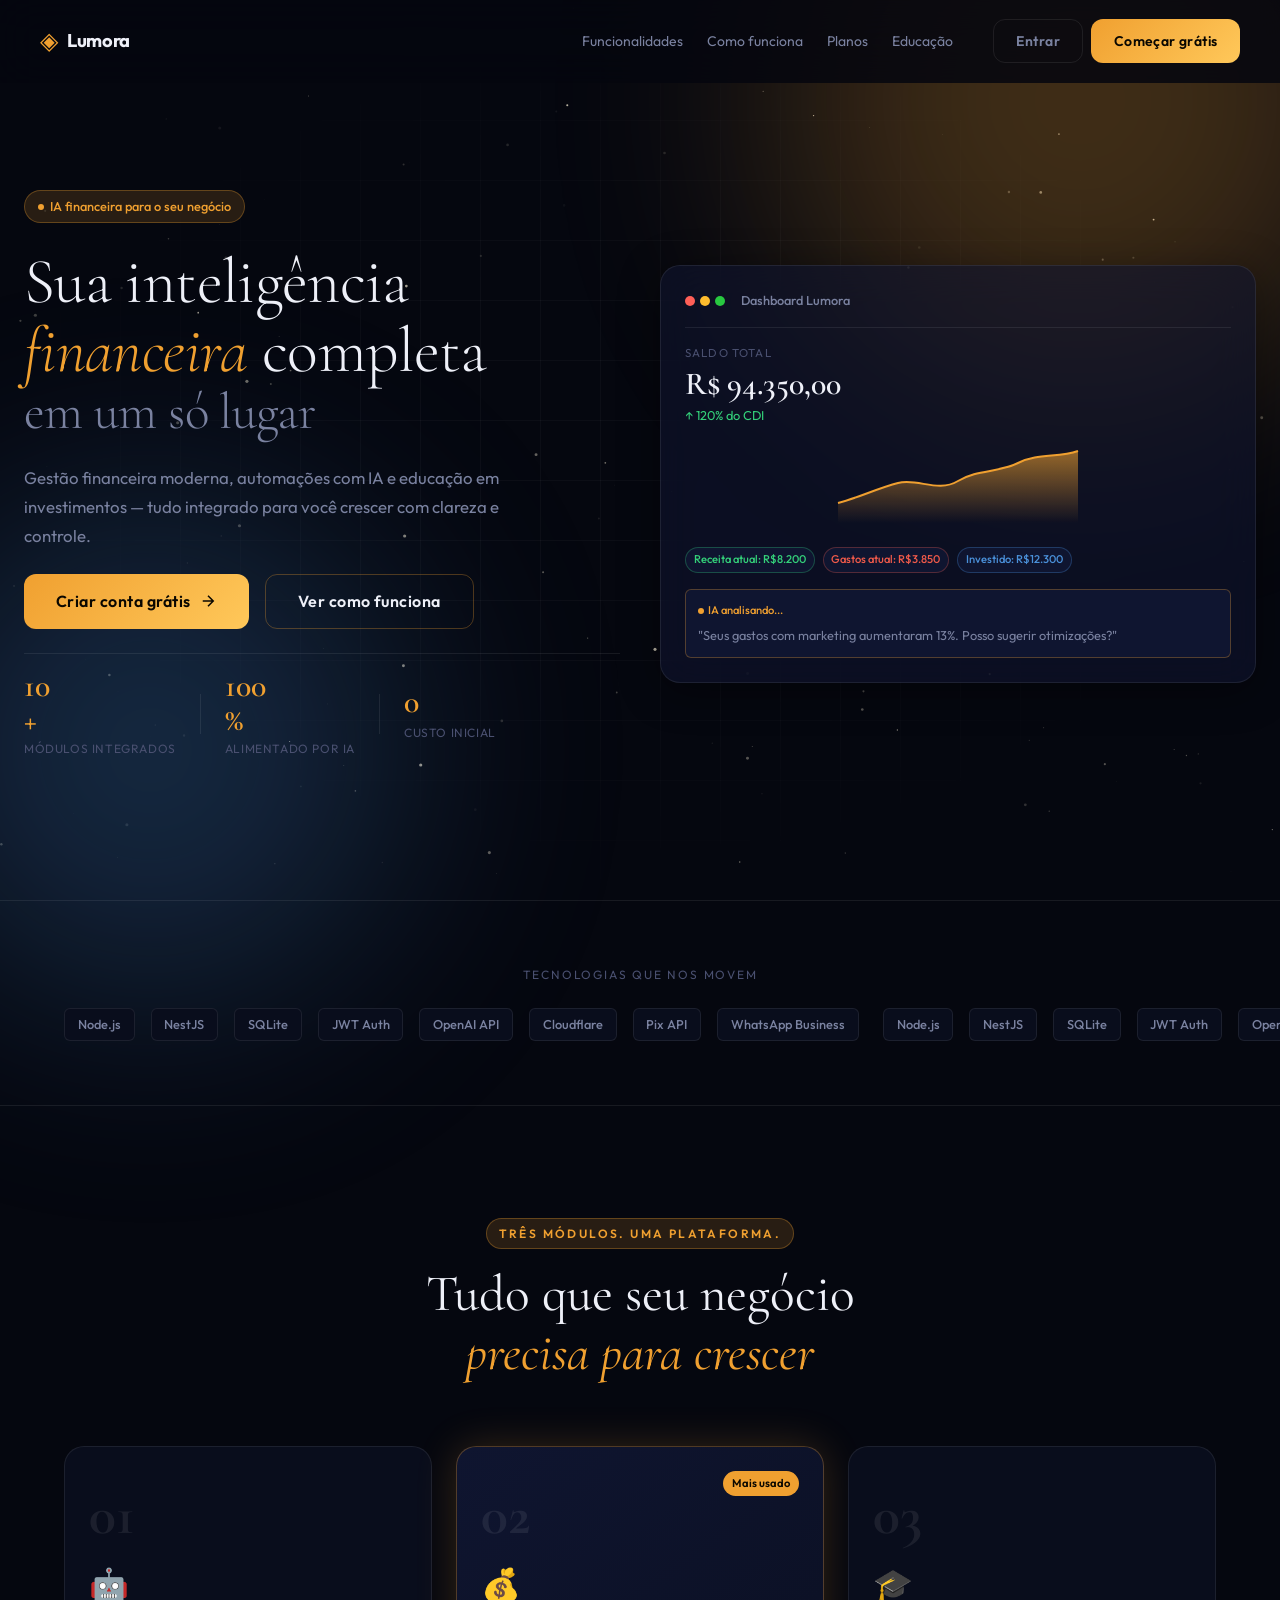
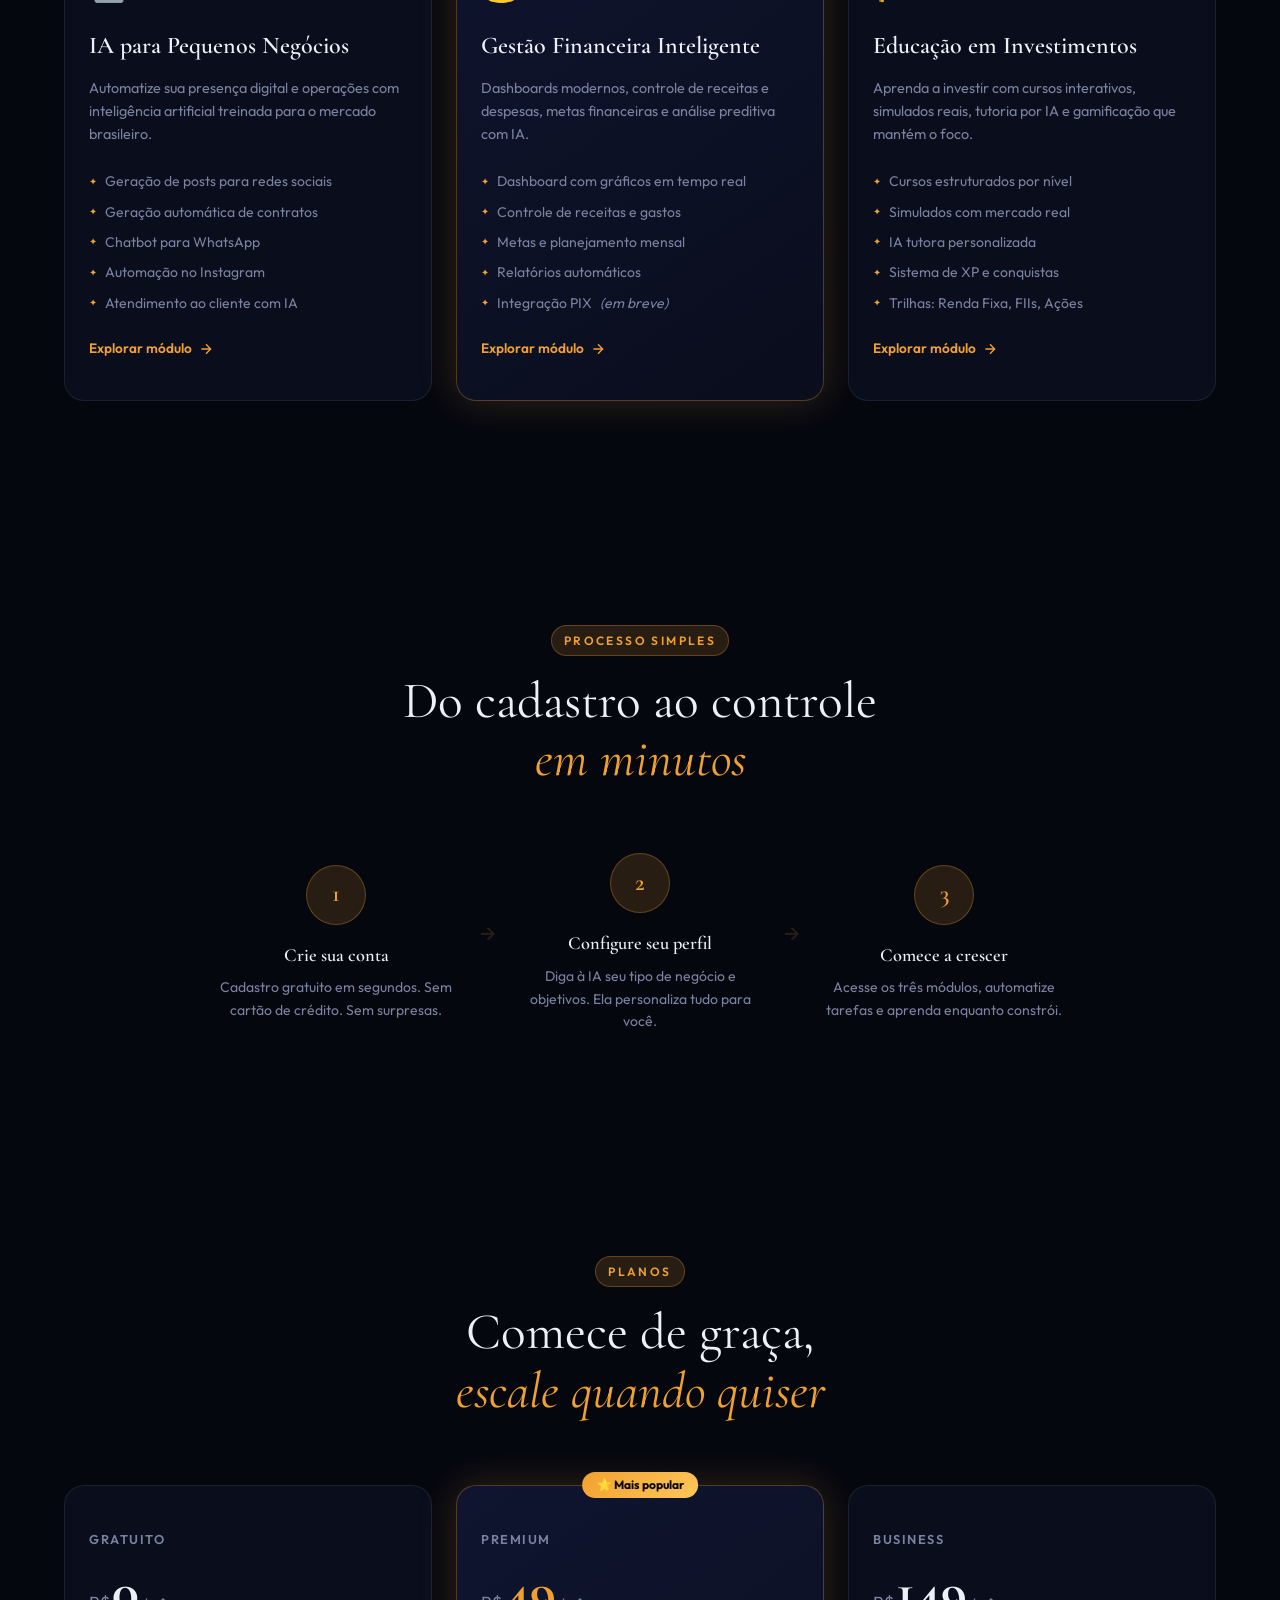
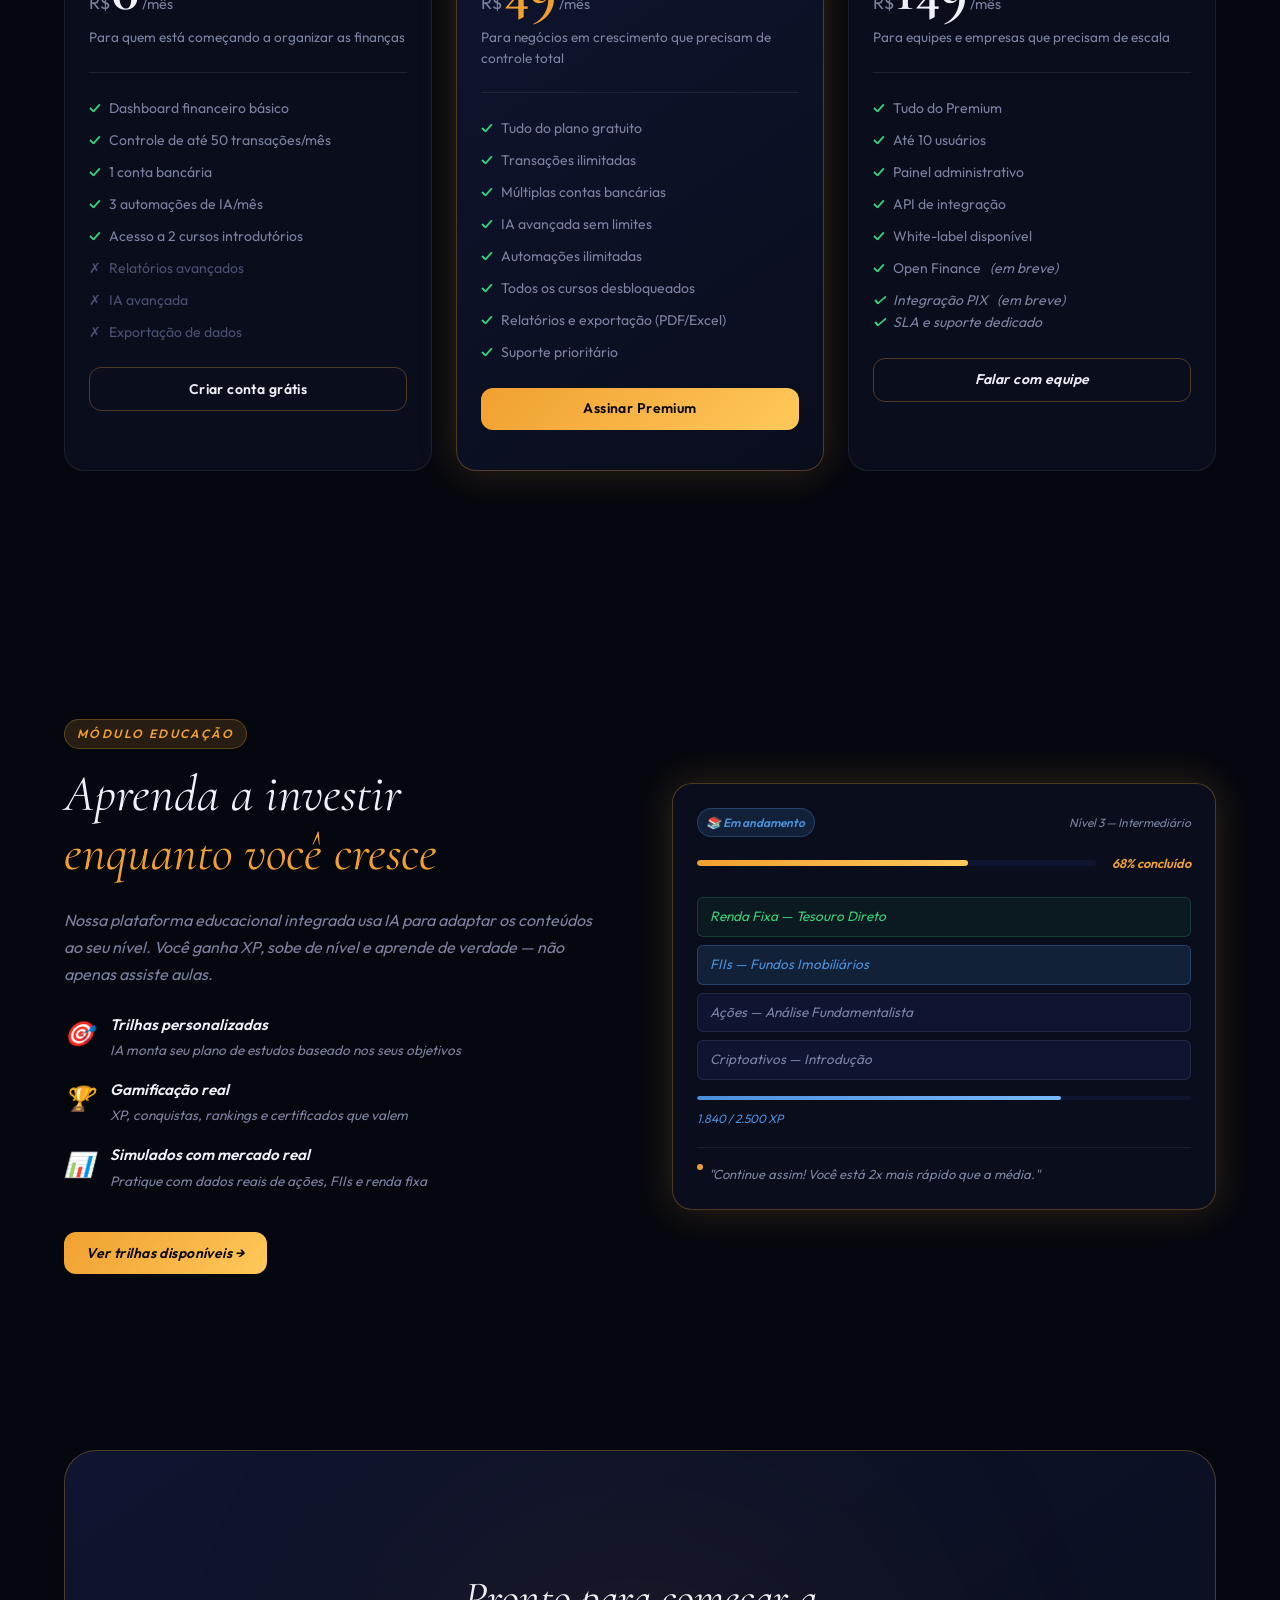
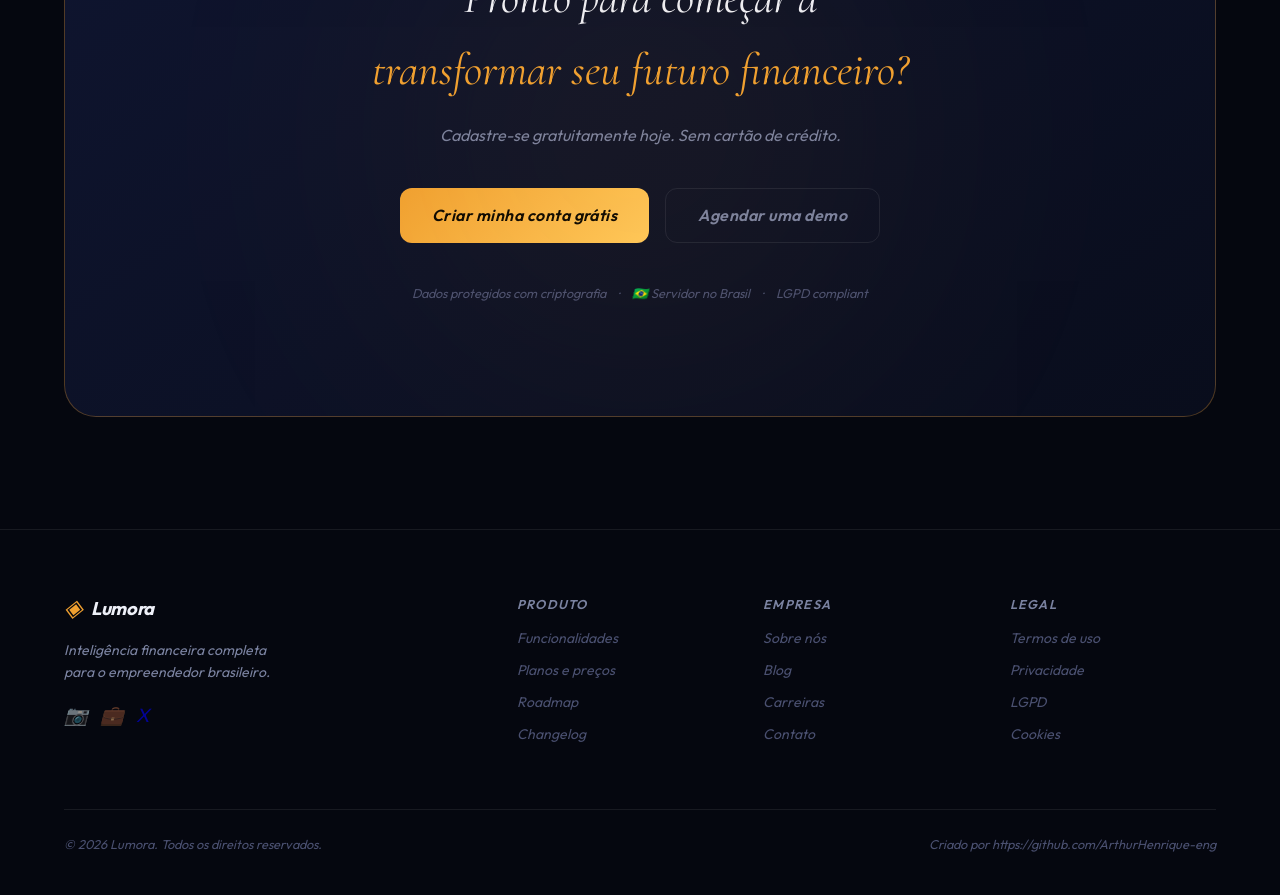
==== commit df170df4: "MODIFICACAO" ====
--- a/html/index.html
+++ b/html/index.html
@@ -26,8 +26,8 @@
         <li><a href="#education">Educação</a></li>
       </ul>
       <div class="nav__actions">
-        <a href="#" class="btn btn--ghost">Entrar</a>
-        <a href="#" class="btn btn--gold">Começar grátis</a>
+        <a href="./login.html" class="btn btn--ghost">Entrar</a>
+        <a href="./cadastro.html" class="btn btn--gold">Começar grátis</a>
       </div>
       <button class="nav__hamburger" id="hamburger" aria-label="Menu">
         <span></span><span></span><span></span>
@@ -62,7 +62,7 @@
       </p>
 
       <div class="hero__cta">
-        <a href="#" class="btn btn--gold btn--lg">
+        <a href="./cadastro.html" class="btn btn--gold btn--lg">
           <span>Criar conta grátis</span>
           <svg width="18" height="18" viewBox="0 0 24 24" fill="none" stroke="currentColor" stroke-width="2"><path d="M5 12h14M12 5l7 7-7 7"/></svg>
         </a>
@@ -71,12 +71,12 @@
 
       <div class="hero__stats">
         <div class="stat">
-          <span class="stat__number" data-target="3">0</span><span class="stat__suffix">+</span>
+          <span class="stat__number" data-target="10">0</span><span class="stat__suffix">+</span>
           <span class="stat__label">Módulos integrados</span>
         </div>
         <div class="stat__divider"></div>
         <div class="stat">
-          <span class="stat__number" data-target="100">0</span><span class="stat__suffix">%</span>
+          <span class="stat__number" data-target="100">100</span><span class="stat__suffix">%</span>
           <span class="stat__label">Alimentado por IA</span>
         </div>
         <div class="stat__divider"></div>
@@ -99,8 +99,8 @@
         <div class="mockup-body">
           <div class="mockup-balance">
             <span class="mockup-label">Saldo total</span>
-            <span class="mockup-value">R$ <span id="balance-anim">24.350,00</span></span>
-            <span class="mockup-change up">↑ +12,4% este mês</span>
+            <span class="mockup-value">R$ <span id="balance-anim">94.350,00</span></span>
+            <span class="mockup-change up">↑ 120% do CDI</span>
           </div>
           <div class="mockup-chart">
             <svg viewBox="0 0 240 80" class="chart-svg">
@@ -115,16 +115,16 @@
             </svg>
           </div>
           <div class="mockup-pills">
-            <span class="pill pill--green"> Receita R$8.200</span>
-            <span class="pill pill--red"> Gastos R$3.850</span>
-            <span class="pill pill--blue"> Investido R$12.300</span>
+            <span class="pill pill--green"> Receita atual: R$8.200</span>
+            <span class="pill pill--red"> Gastos atual: R$3.850</span>
+            <span class="pill pill--blue"> Investido: R$12.300</span>
           </div>
           <div class="mockup-ai">
             <div class="ai-indicator">
               <span class="ai-dot"></span>
-              <span>IA Lumora analisando...</span>
-            </div>
-            <p class="ai-tip">"Seus gastos com marketing aumentaram 18%. Posso sugerir otimizações?"</p>
+              <span>IA analisando...</span>
+            </div>
+            <p class="ai-tip">"Seus gastos com marketing aumentaram 13%. Posso sugerir otimizações?"</p>
           </div>
         </div>
       </div>
@@ -299,7 +299,7 @@
             <li class="disabled"><span>✗</span> IA avançada</li>
             <li class="disabled"><span>✗</span> Exportação de dados</li>
           </ul>
-          <a href="#" class="btn btn--outline btn--full">Criar conta grátis</a>
+          <a href="./cadastro.html" class="btn btn--outline btn--full">Criar conta grátis</a>
         </div>
 
         <!-- Premium -->
@@ -324,7 +324,7 @@
             <li><span>✓</span> Relatórios e exportação (PDF/Excel)</li>
             <li><span>✓</span> Suporte prioritário</li>
           </ul>
-          <a href="#" class="btn btn--gold btn--full">Assinar Premium</a>
+          <a href="./login.html" class="btn btn--gold btn--full">Assinar Premium</a>
         </div>
 
         <!-- Business -->
@@ -348,7 +348,7 @@
             <li><span>✓</span> Integração PIX <em>(em breve)</em></li>
             <li><span>✓</span> SLA e suporte dedicado</li>
           </ul>
-          <a href="#" class="btn btn--outline btn--full">Falar com equipe</a>
+          <a href="mailto:hello@lumora.com.br?subject=Contato%20Lumora" class="btn btn--outline btn--full">Falar com equipe</a>
         </div>
 
       </div>
@@ -433,8 +433,8 @@
         <h2>Pronto para começar a<br /><em>transformar seu futuro financeiro?</em></h2>
         <p>Cadastre-se gratuitamente hoje. Sem cartão de crédito.</p>
         <div class="cta-final__btns">
-          <a href="#" class="btn btn--gold btn--lg">Criar minha conta grátis</a>
-          <a href="#" class="btn btn--ghost btn--lg">Agendar uma demo</a>
+          <a href="./cadastro.html" class="btn btn--gold btn--lg">Criar minha conta grátis</a>
+          <a href="mailto:hello@lumora.com.br?subject=Agendar%20demo%20Lumora" class="btn btn--ghost btn--lg">Agendar uma demo</a>
         </div>
         <div class="cta-final__trust">
           <span>Dados protegidos com criptografia</span>
@@ -493,5 +493,5 @@
   </footer>
 
 </body>
-  <script src="./js/script.js"></script>
-</html>+  <script src="../js/script.js"></script>
+</html>
